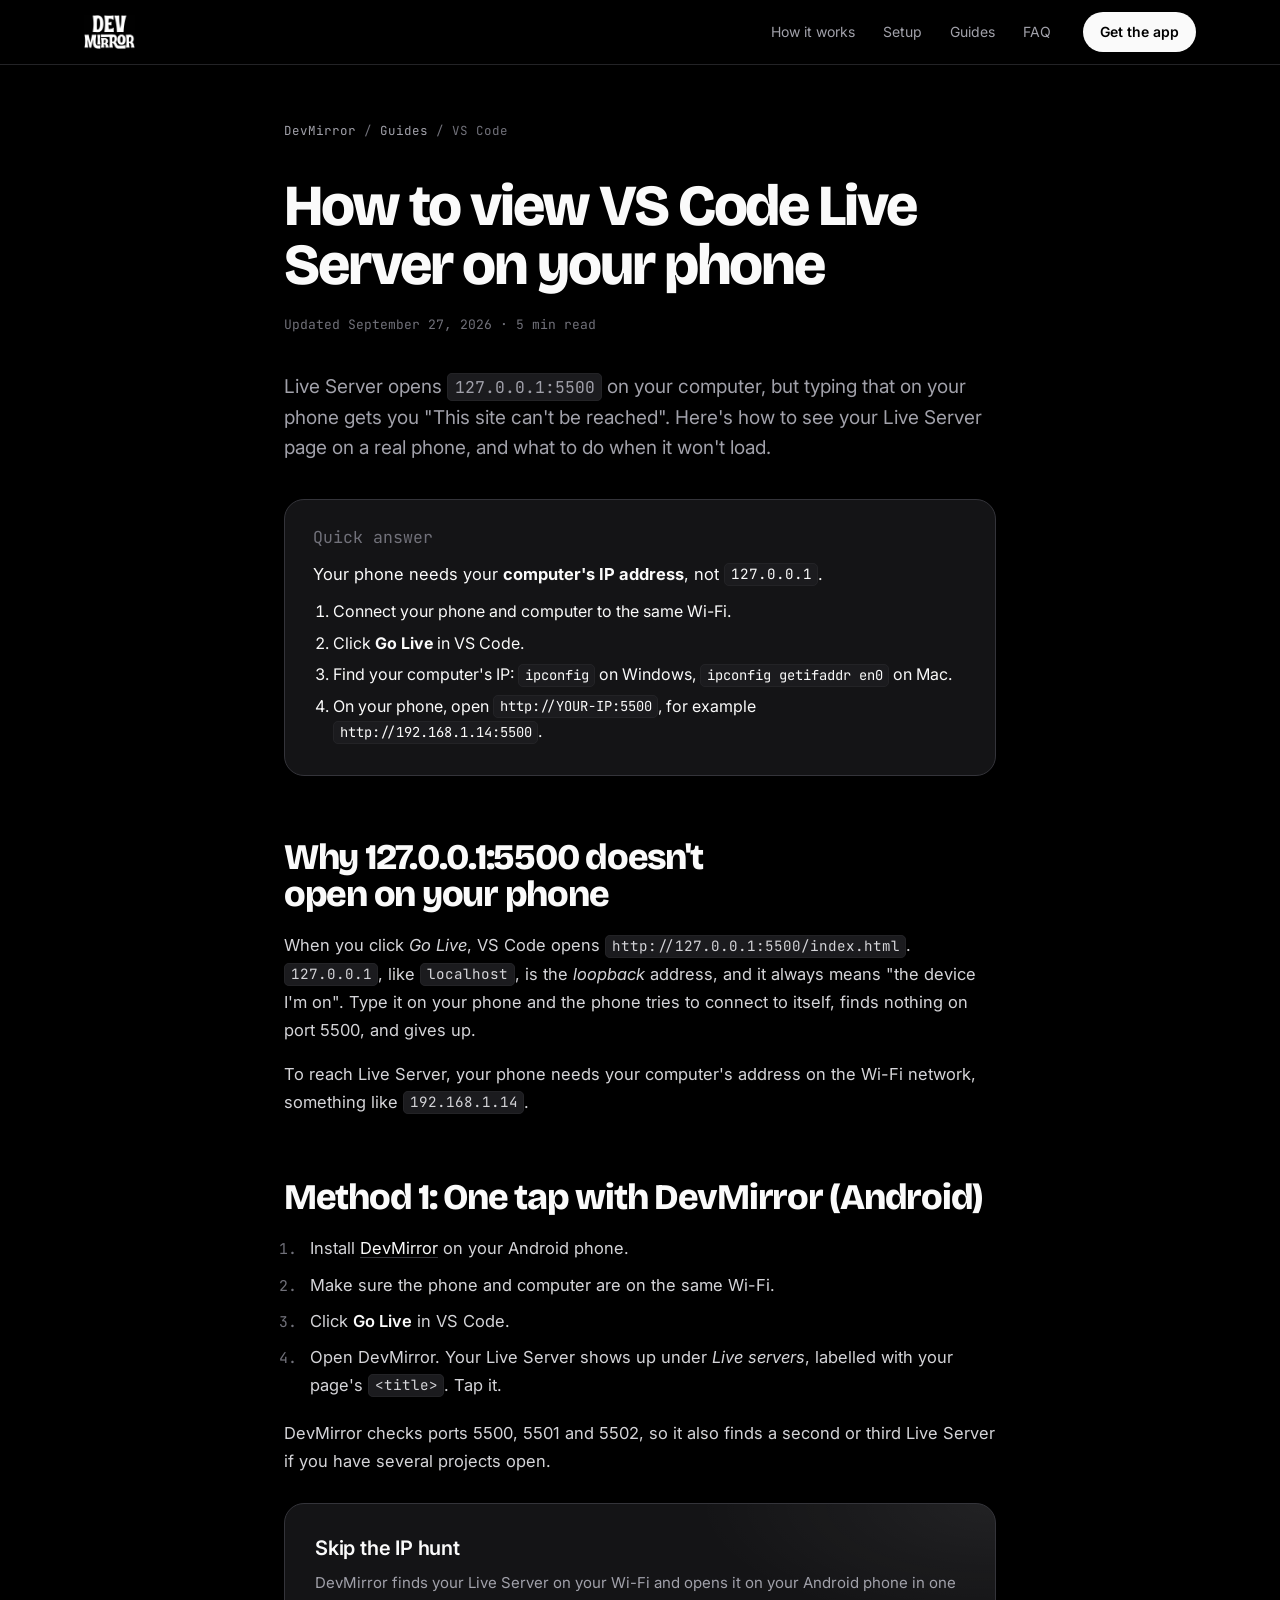
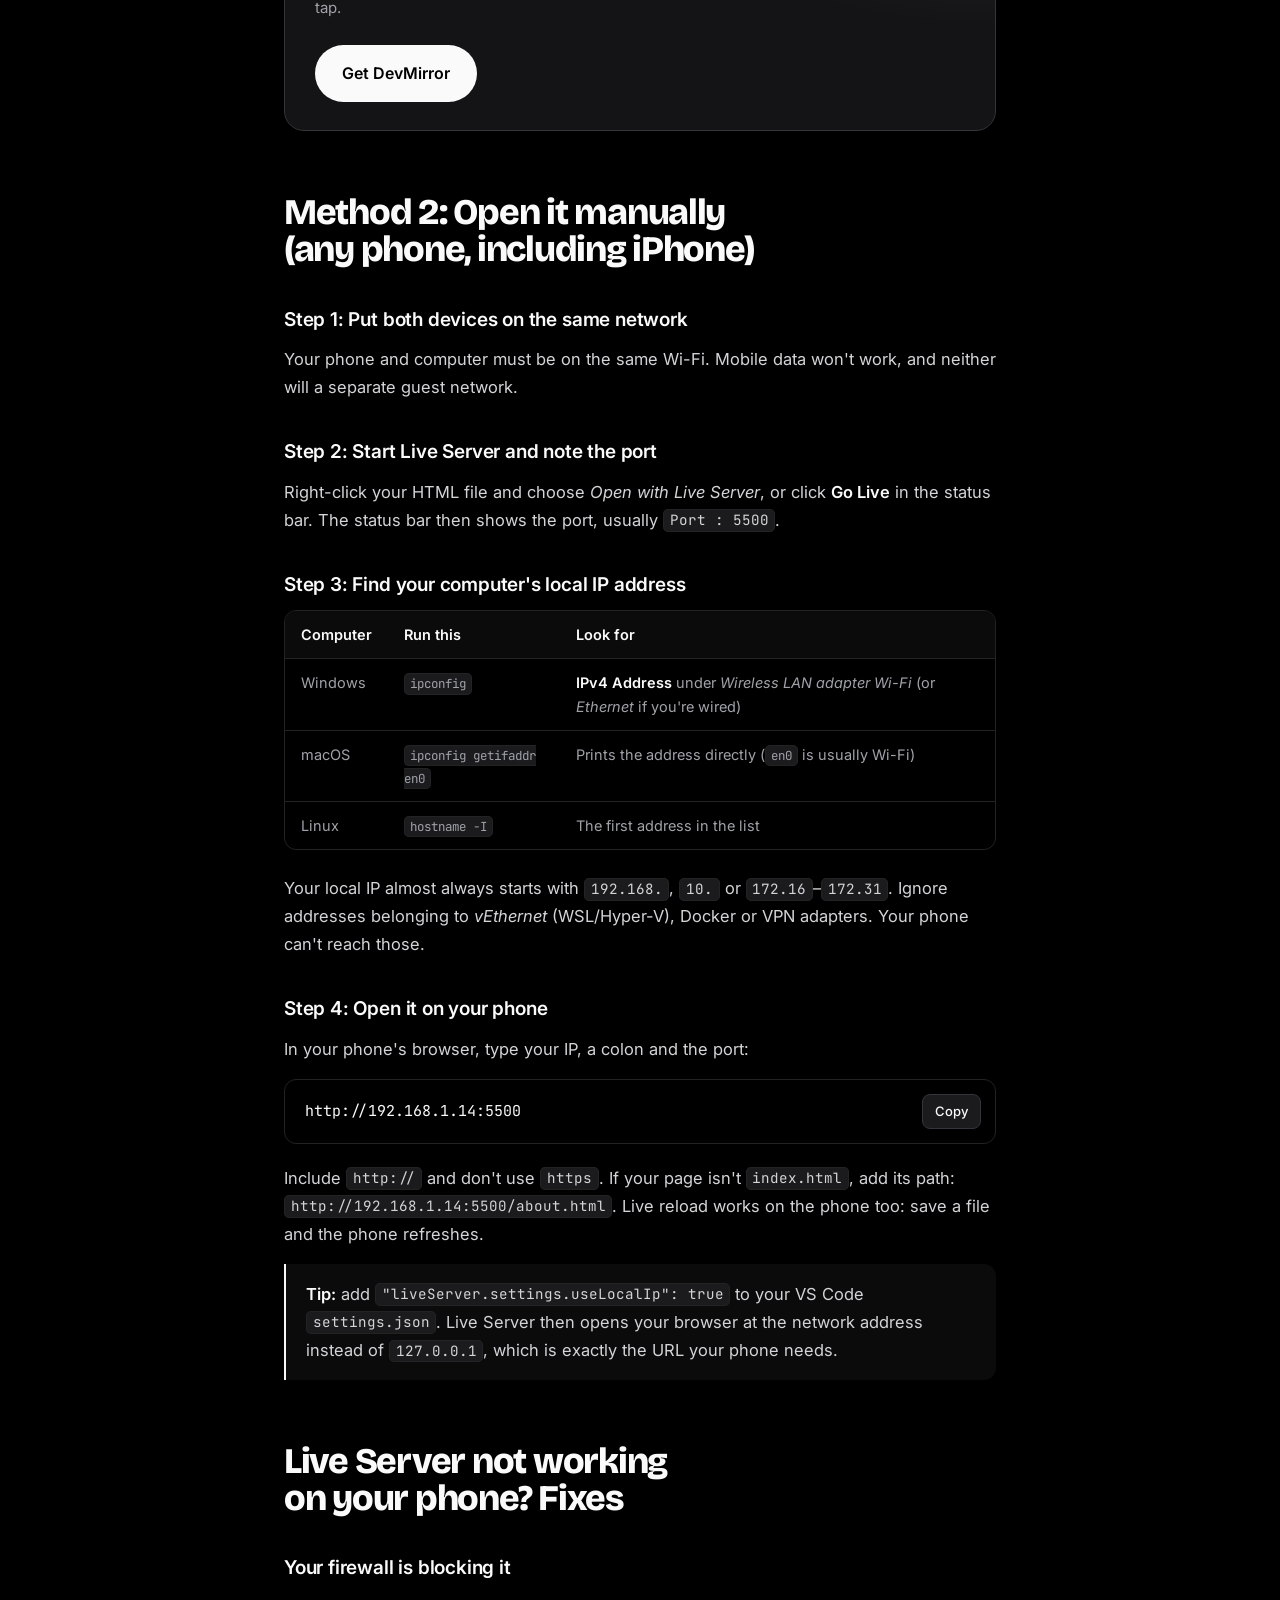
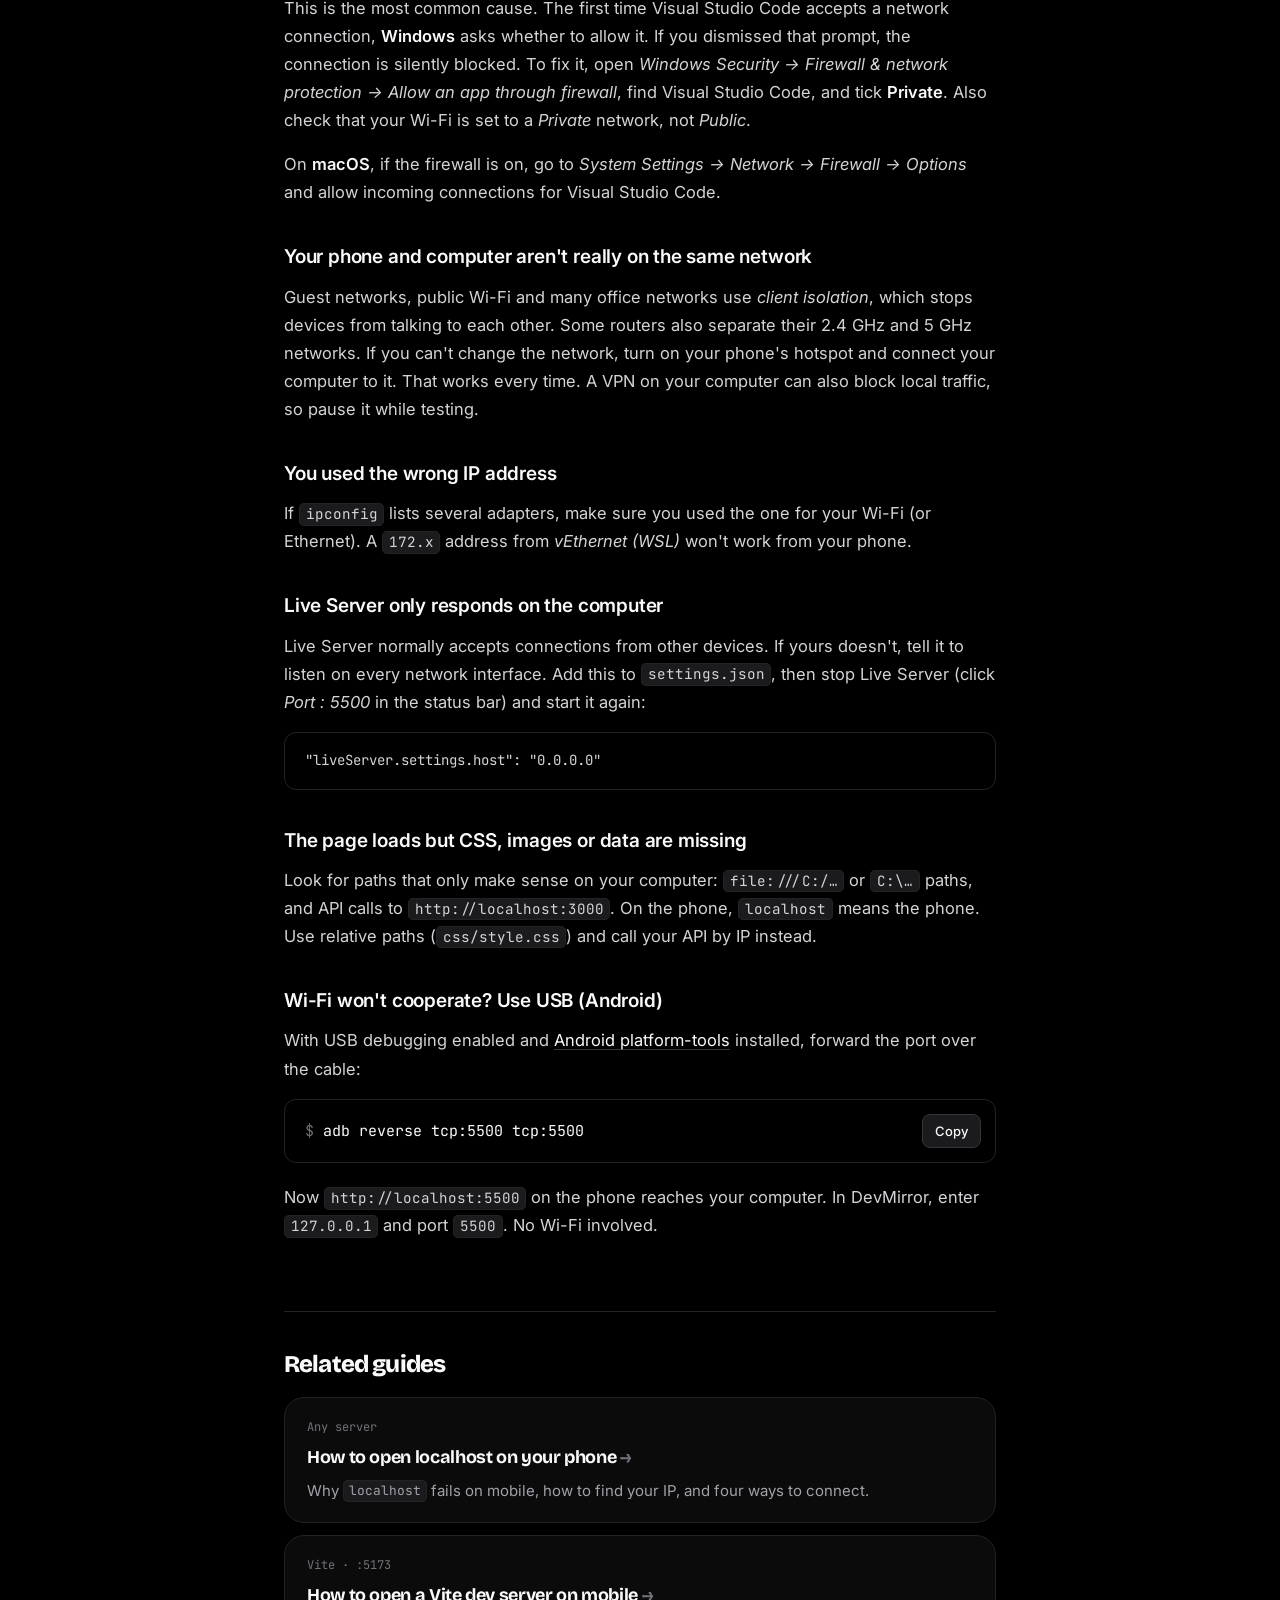
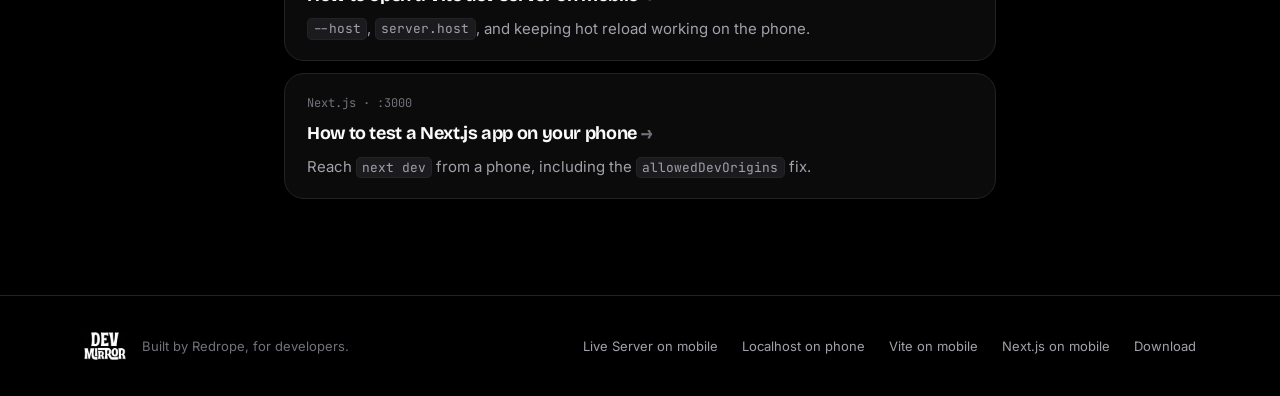
==== website/live-server-on-mobile/index.html @ c3a7b63f "Add robots.txt and sitemap.xml; create Vite on mobile guide page" ====
<!DOCTYPE html>
<html lang="en">
<head>
  <meta charset="UTF-8">
  <meta name="viewport" content="width=device-width, initial-scale=1.0">
  <title>How to View Live Server on Your Phone (VS Code) | DevMirror</title>
  <meta name="description" content="Open your VS Code Live Server site on your phone: find your IP, open http://YOUR-IP:5500, and fix firewall and &quot;site can't be reached&quot; errors. Or do it in one tap.">
  <link rel="canonical" href="https://devmirror.red-rope.in/live-server-on-mobile/">
  <meta name="robots" content="index, follow, max-image-preview:large">
  <meta name="theme-color" content="#000000">
  <meta property="og:type" content="article">
  <meta property="og:site_name" content="DevMirror">
  <meta property="og:title" content="How to view VS Code Live Server on your phone">
  <meta property="og:description" content="Open your VS Code Live Server site on your phone: find your IP, open http://YOUR-IP:5500, and fix firewall and &quot;site can't be reached&quot; errors. Or do it in one tap.">
  <meta property="og:url" content="https://devmirror.red-rope.in/live-server-on-mobile/">
  <meta property="og:image" content="https://devmirror.red-rope.in/og.png">
  <meta property="og:image:width" content="1200">
  <meta property="og:image:height" content="630">
  <meta property="article:published_time" content="2026-09-27">
  <meta property="article:modified_time" content="2026-09-27">
  <meta name="twitter:card" content="summary_large_image">
  <meta name="twitter:title" content="How to view VS Code Live Server on your phone">
  <meta name="twitter:description" content="Open your VS Code Live Server site on your phone: find your IP, open http://YOUR-IP:5500, and fix firewall and &quot;site can't be reached&quot; errors. Or do it in one tap.">
  <meta name="twitter:image" content="https://devmirror.red-rope.in/og.png">
  <link rel="icon" type="image/png" href="../logo.png">
  <link rel="apple-touch-icon" href="../logo.png">
  <link rel="preconnect" href="https://fonts.googleapis.com">
  <link rel="preconnect" href="https://fonts.gstatic.com" crossorigin>
  <link href="https://fonts.googleapis.com/css2?family=Bricolage+Grotesque:opsz,wght@12..96,500;12..96,700;12..96,800&family=Inter:wght@400;500;600;700&family=JetBrains+Mono:wght@400;500;700&display=swap" rel="stylesheet">
  <link rel="stylesheet" href="../styles.css">
  <script type="application/ld+json">
{
  "@context": "https://schema.org",
  "@graph": [
    {
      "@type": "TechArticle",
      "headline": "How to view VS Code Live Server on your phone",
      "description": "Open your VS Code Live Server site on your phone: find your IP, open http://YOUR-IP:5500, and fix firewall and \"site can't be reached\" errors. Or do it in one tap.",
      "url": "https://devmirror.red-rope.in/live-server-on-mobile/",
      "mainEntityOfPage": "https://devmirror.red-rope.in/live-server-on-mobile/",
      "datePublished": "2026-09-27",
      "dateModified": "2026-09-27",
      "image": "https://devmirror.red-rope.in/og.png",
      "author": {
        "@type": "Organization",
        "name": "Redrope",
        "url": "https://devmirror.red-rope.in/"
      },
      "publisher": {
        "@type": "Organization",
        "name": "Redrope",
        "logo": {
          "@type": "ImageObject",
          "url": "https://devmirror.red-rope.in/logo.png"
        }
      }
    },
    {
      "@type": "HowTo",
      "name": "How to view VS Code Live Server on your phone",
      "description": "Open your VS Code Live Server site on your phone: find your IP, open http://YOUR-IP:5500, and fix firewall and \"site can't be reached\" errors. Or do it in one tap.",
      "step": [
        {
          "@type": "HowToStep",
          "position": 1,
          "name": "Connect to the same Wi-Fi",
          "text": "Connect your phone and your computer to the same Wi-Fi network."
        },
        {
          "@type": "HowToStep",
          "position": 2,
          "name": "Start Live Server",
          "text": "Click Go Live in the VS Code status bar and note the port, usually 5500."
        },
        {
          "@type": "HowToStep",
          "position": 3,
          "name": "Find your computer's IP address",
          "text": "Run ipconfig on Windows (IPv4 Address) or ipconfig getifaddr en0 on macOS."
        },
        {
          "@type": "HowToStep",
          "position": 4,
          "name": "Open it on your phone",
          "text": "In your phone's browser, open http://YOUR-IP:5500, for example http://192.168.1.14:5500."
        }
      ]
    },
    {
      "@type": "BreadcrumbList",
      "itemListElement": [
        {
          "@type": "ListItem",
          "position": 1,
          "name": "DevMirror",
          "item": "https://devmirror.red-rope.in/"
        },
        {
          "@type": "ListItem",
          "position": 2,
          "name": "Guides",
          "item": "https://devmirror.red-rope.in/#guides"
        },
        {
          "@type": "ListItem",
          "position": 3,
          "name": "How to view Live Server on your phone",
          "item": "https://devmirror.red-rope.in/live-server-on-mobile/"
        }
      ]
    }
  ]
}
  </script>
</head>
<body>

  <header class="nav">
    <div class="wrap nav-inner">
      <a href="../" class="brand" aria-label="DevMirror home">
        <img src="../wordmark.png" alt="DevMirror" width="480" height="318">
      </a>
      <nav class="nav-links" aria-label="Primary">
        <a href="../#how">How it works</a>
        <a href="../#setup">Setup</a>
        <a href="../#guides">Guides</a>
        <a href="../#faq">FAQ</a>
      </nav>
      <a href="../#download" class="btn btn-sm btn-light">Get the app</a>
    </div>
  </header>

  <main class="article">
    <article class="wrap">
      <ol class="crumbs">
        <li><a href="../">DevMirror</a></li>
        <li><a href="../#guides">Guides</a></li>
        <li aria-current="page">VS Code</li>
      </ol>

      <h1>How to view VS Code Live Server on your phone</h1>
      <p class="article-meta">Updated <time datetime="2026-09-27">September 27, 2026</time> &middot; 5 min read</p>
      <p class="lede">Live Server opens <code>127.0.0.1:5500</code> on your computer, but typing that on your phone gets you "This site can't be reached". Here's how to see your Live Server page on a real phone, and what to do when it won't load.</p>

      <div class="answer">
        <p class="answer-label">Quick answer</p>
        <p>Your phone needs your <strong>computer's IP address</strong>, not <code>127.0.0.1</code>.</p>
      <ol>
        <li>Connect your phone and computer to the same Wi-Fi.</li>
        <li>Click <strong>Go Live</strong> in VS Code.</li>
        <li>Find your computer's IP: <code>ipconfig</code> on Windows, <code>ipconfig getifaddr en0</code> on Mac.</li>
        <li>On your phone, open <code>http://YOUR-IP:5500</code>, for example <code>http://192.168.1.14:5500</code>.</li>
      </ol>
      </div>

      <div class="prose">
<h2 id="why">Why 127.0.0.1:5500 doesn't open on your phone</h2>
<p>When you click <em>Go Live</em>, VS Code opens <code>http://127.0.0.1:5500/index.html</code>. <code>127.0.0.1</code>, like <code>localhost</code>, is the <em>loopback</em> address, and it always means "the device I'm on". Type it on your phone and the phone tries to connect to itself, finds nothing on port 5500, and gives up.</p>
<p>To reach Live Server, your phone needs your computer's address on the Wi-Fi network, something like <code>192.168.1.14</code>.</p>

<h2 id="devmirror">Method 1: One tap with DevMirror (Android)</h2>
<ol>
  <li>Install <a href="../">DevMirror</a> on your Android phone.</li>
  <li>Make sure the phone and computer are on the same Wi-Fi.</li>
  <li>Click <strong>Go Live</strong> in VS Code.</li>
  <li>Open DevMirror. Your Live Server shows up under <em>Live servers</em>, labelled with your page's <code>&lt;title&gt;</code>. Tap it.</li>
</ol>
<p>DevMirror checks ports 5500, 5501 and 5502, so it also finds a second or third Live Server if you have several projects open.</p>

<div class="app-box">
  <div>
    <h3>Skip the IP hunt</h3>
    <p>DevMirror finds your Live Server on your Wi-Fi and opens it on your Android phone in one tap.</p>
  </div>
  <a class="btn btn-light btn-lg" href="../#download">Get DevMirror</a>
</div>

<h2 id="manual">Method 2: Open it manually (any phone, including iPhone)</h2>

<h3>Step 1: Put both devices on the same network</h3>
<p>Your phone and computer must be on the same Wi-Fi. Mobile data won't work, and neither will a separate guest network.</p>

<h3>Step 2: Start Live Server and note the port</h3>
<p>Right-click your HTML file and choose <em>Open with Live Server</em>, or click <strong>Go Live</strong> in the status bar. The status bar then shows the port, usually <code>Port : 5500</code>.</p>

<h3>Step 3: Find your computer's local IP address</h3>

<div class="table-wrap"><table>
  <thead><tr><th>Computer</th><th>Run this</th><th>Look for</th></tr></thead>
  <tbody>
    <tr><td>Windows</td><td><code>ipconfig</code></td><td><strong>IPv4 Address</strong> under <em>Wireless LAN adapter Wi-Fi</em> (or <em>Ethernet</em> if you're wired)</td></tr>
    <tr><td>macOS</td><td><code>ipconfig getifaddr en0</code></td><td>Prints the address directly (<code>en0</code> is usually Wi-Fi)</td></tr>
    <tr><td>Linux</td><td><code>hostname -I</code></td><td>The first address in the list</td></tr>
  </tbody>
</table></div>
<p>Your local IP almost always starts with <code>192.168.</code>, <code>10.</code> or <code>172.16</code>–<code>172.31</code>. Ignore addresses belonging to <em>vEthernet</em> (WSL/Hyper-V), Docker or VPN adapters. Your phone can't reach those.</p>

<h3>Step 4: Open it on your phone</h3>
<p>In your phone's browser, type your IP, a colon and the port:</p>
<div class="code code-url"><code>http://192.168.1.14:5500</code><button class="copy" type="button">Copy</button></div>
<p>Include <code>http://</code> and don't use <code>https</code>. If your page isn't <code>index.html</code>, add its path: <code>http://192.168.1.14:5500/about.html</code>. Live reload works on the phone too: save a file and the phone refreshes.</p>

<div class="callout">
  <p><strong>Tip:</strong> add <code>"liveServer.settings.useLocalIp": true</code> to your VS Code <code>settings.json</code>. Live Server then opens your browser at the network address instead of <code>127.0.0.1</code>, which is exactly the URL your phone needs.</p>
</div>

<h2 id="troubleshooting">Live Server not working on your phone? Fixes</h2>

<h3>Your firewall is blocking it</h3>
<p>This is the most common cause. The first time Visual Studio Code accepts a network connection, <strong>Windows</strong> asks whether to allow it. If you dismissed that prompt, the connection is silently blocked. To fix it, open <em>Windows Security → Firewall &amp; network protection → Allow an app through firewall</em>, find Visual Studio Code, and tick <strong>Private</strong>. Also check that your Wi-Fi is set to a <em>Private</em> network, not <em>Public</em>.</p>
<p>On <strong>macOS</strong>, if the firewall is on, go to <em>System Settings → Network → Firewall → Options</em> and allow incoming connections for Visual Studio Code.</p>

<h3>Your phone and computer aren't really on the same network</h3>
<p>Guest networks, public Wi-Fi and many office networks use <em>client isolation</em>, which stops devices from talking to each other. Some routers also separate their 2.4 GHz and 5 GHz networks. If you can't change the network, turn on your phone's hotspot and connect your computer to it. That works every time. A VPN on your computer can also block local traffic, so pause it while testing.</p>

<h3>You used the wrong IP address</h3>
<p>If <code>ipconfig</code> lists several adapters, make sure you used the one for your Wi-Fi (or Ethernet). A <code>172.x</code> address from <em>vEthernet (WSL)</em> won't work from your phone.</p>

<h3>Live Server only responds on the computer</h3>
<p>Live Server normally accepts connections from other devices. If yours doesn't, tell it to listen on every network interface. Add this to <code>settings.json</code>, then stop Live Server (click <em>Port : 5500</em> in the status bar) and start it again:</p>
<pre class="codeblock">"liveServer.settings.host": "0.0.0.0"</pre>

<h3>The page loads but CSS, images or data are missing</h3>
<p>Look for paths that only make sense on your computer: <code>file:///C:/…</code> or <code>C:\…</code> paths, and API calls to <code>http://localhost:3000</code>. On the phone, <code>localhost</code> means the phone. Use relative paths (<code>css/style.css</code>) and call your API by IP instead.</p>


<h3>Wi-Fi won't cooperate? Use USB (Android)</h3>
<p>With USB debugging enabled and <a href="https://developer.android.com/tools/releases/platform-tools" rel="noopener">Android platform-tools</a> installed, forward the port over the cable:</p>
<div class="code"><code>adb reverse tcp:5500 tcp:5500</code><button class="copy" type="button">Copy</button></div>
<p>Now <code>http://localhost:5500</code> on the phone reaches your computer. In DevMirror, enter <code>127.0.0.1</code> and port <code>5500</code>. No Wi-Fi involved.</p>
      </div>

      <aside class="related">
        <h2>Related guides</h2>
        <div class="guide-cards">
          <a class="guide-card" href="../localhost-on-phone/">
            <span class="guide-tag">Any server</span>
            <h3>How to open localhost on your phone</h3>
            <p>Why <code>localhost</code> fails on mobile, how to find your IP, and four ways to connect.</p>
          </a>
          <a class="guide-card" href="../vite-on-mobile/">
            <span class="guide-tag">Vite · :5173</span>
            <h3>How to open a Vite dev server on mobile</h3>
            <p><code>--host</code>, <code>server.host</code>, and keeping hot reload working on the phone.</p>
          </a>
          <a class="guide-card" href="../nextjs-on-mobile/">
            <span class="guide-tag">Next.js · :3000</span>
            <h3>How to test a Next.js app on your phone</h3>
            <p>Reach <code>next dev</code> from a phone, including the <code>allowedDevOrigins</code> fix.</p>
          </a>
        </div>
      </aside>
    </article>
  </main>

  <footer class="footer">
    <div class="wrap footer-inner">
      <div class="footer-brand">
        <img src="../wordmark.png" alt="DevMirror" width="480" height="318">
        <span>Built by Redrope, for developers.</span>
      </div>
      <nav class="footer-links" aria-label="Footer">
        <a href="../live-server-on-mobile/">Live Server on mobile</a>
        <a href="../localhost-on-phone/">Localhost on phone</a>
        <a href="../vite-on-mobile/">Vite on mobile</a>
        <a href="../nextjs-on-mobile/">Next.js on mobile</a>
        <a href="../#download">Download</a>
      </nav>
    </div>
  </footer>

  <div id="toast" class="toast" role="status" aria-live="polite"></div>

  <script src="../app.js"></script>
</body>
</html>
---- website/styles.css ----
/* ── TOKENS ── */
:root {
  --bg: #000000;
  --surface: #0b0b0c;
  --card: #141416;
  --card-hi: #1b1b1e;
  --line: #232326;
  --line-hi: #34343a;
  --text: #fafafa;
  --muted: #a1a1aa;
  --dim: #71717a;
  --live: #00ff66;

  --font-display: 'Bricolage Grotesque', 'Inter', system-ui, sans-serif;
  --font-sans: 'Inter', system-ui, -apple-system, 'Segoe UI', sans-serif;
  --font-mono: 'JetBrains Mono', ui-monospace, 'SF Mono', Consolas, monospace;

  --r-sm: 8px;
  --r-md: 12px;
  --r-lg: 20px;
  --ease: cubic-bezier(0.16, 1, 0.3, 1);
}

*, *::before, *::after { box-sizing: border-box; margin: 0; padding: 0; }

html {
  scroll-behavior: smooth;
  scroll-padding-top: 80px;
  color-scheme: dark;
  -webkit-text-size-adjust: 100%;
}

body {
  background: var(--bg);
  color: var(--text);
  font-family: var(--font-sans);
  font-size: 16px;
  line-height: 1.6;
  -webkit-font-smoothing: antialiased;
  overflow-x: hidden;
}

img { display: block; max-width: 100%; }
a { color: inherit; }
button { font: inherit; color: inherit; }

code {
  font-family: var(--font-mono);
  font-size: 0.86em;
  background: var(--card-hi);
  border: 1px solid var(--line);
  padding: 0.1em 0.4em;
  border-radius: 5px;
  white-space: nowrap;
}

:focus-visible {
  outline: 2px solid var(--text);
  outline-offset: 3px;
  border-radius: 4px;
}

.wrap {
  width: 100%;
  max-width: 1160px;
  margin: 0 auto;
  padding: 0 24px;
}

.live-dot {
  display: inline-block;
  width: 7px;
  height: 7px;
  border-radius: 50%;
  background: var(--live);
  box-shadow: 0 0 0 3px rgba(0, 255, 102, 0.15);
  animation: blink 1.6s ease-in-out infinite;
  flex-shrink: 0;
}

@keyframes blink { 50% { opacity: 0.35; } }

/* ── BUTTONS ── */
.btn {
  display: inline-flex;
  align-items: center;
  justify-content: center;
  gap: 10px;
  border-radius: 999px;
  font-weight: 600;
  text-decoration: none;
  border: 1px solid transparent;
  cursor: pointer;
  white-space: nowrap;
  transition: transform 0.2s var(--ease), background 0.2s, border-color 0.2s;
}

.btn:active { transform: scale(0.97); }
.btn-sm { font-size: 14px; padding: 8px 16px; }
.btn-lg { font-size: 16px; padding: 15px 26px; }

.btn-light { background: var(--text); color: var(--bg); }
.btn-light:hover { background: #d4d4d8; }

.btn-ghost { background: transparent; border-color: var(--line-hi); color: var(--text); }
.btn-ghost:hover { background: var(--card-hi); }

.btn-meta {
  font-family: var(--font-mono);
  font-size: 12px;
  font-weight: 500;
  opacity: 0.55;
}

.text-link {
  color: var(--text);
  font-weight: 500;
  font-size: 14px;
  text-decoration: underline;
  text-decoration-color: var(--line-hi);
  text-underline-offset: 4px;
  transition: text-decoration-color 0.2s;
}
.text-link:hover { text-decoration-color: var(--text); }

/* ── NAV ── */
.nav {
  position: sticky;
  top: 0;
  z-index: 50;
  background: rgba(0, 0, 0, 0.72);
  backdrop-filter: saturate(160%) blur(14px);
  -webkit-backdrop-filter: saturate(160%) blur(14px);
  border-bottom: 1px solid var(--line);
}

.nav-inner {
  display: flex;
  align-items: center;
  gap: 32px;
  height: 64px;
}

.brand img { height: 34px; width: auto; }

.nav-links {
  display: flex;
  gap: 28px;
  margin-left: auto;
}

.nav-links a {
  font-size: 14px;
  color: var(--muted);
  text-decoration: none;
  transition: color 0.2s;
}
.nav-links a:hover { color: var(--text); }

/* ── HERO ── */
.hero {
  position: relative;
  padding: 88px 0 96px;
  overflow: hidden;
}

.hero::before {
  /* faint dot field behind the demo */
  content: '';
  position: absolute;
  inset: 0;
  background-image: radial-gradient(rgba(255, 255, 255, 0.07) 1px, transparent 1px);
  background-size: 22px 22px;
  mask-image: radial-gradient(ellipse 60% 70% at 75% 45%, #000 20%, transparent 75%);
  -webkit-mask-image: radial-gradient(ellipse 60% 70% at 75% 45%, #000 20%, transparent 75%);
  pointer-events: none;
}

.hero-grid {
  position: relative;
  display: grid;
  grid-template-columns: minmax(0, 1.05fr) minmax(0, 1fr);
  gap: 56px;
  align-items: center;
}

.eyebrow {
  display: inline-flex;
  align-items: center;
  gap: 10px;
  font-family: var(--font-mono);
  font-size: 13px;
  color: var(--muted);
  margin-bottom: 24px;
}

h1, h2 {
  font-family: var(--font-display);
  font-weight: 800;
  letter-spacing: -0.035em;
  line-height: 1.02;
  text-wrap: balance;
}

h1 {
  font-size: clamp(42px, 6.4vw, 76px);
  margin-bottom: 24px;
}

.hero-sub {
  font-size: clamp(17px, 1.6vw, 19px);
  color: var(--muted);
  max-width: 540px;
  margin-bottom: 36px;
  text-wrap: pretty;
}

.hero-sub code { color: var(--text); }

.cta-mobile { display: none; margin-bottom: 28px; }

.cta-desktop {
  display: flex;
  align-items: center;
  gap: 20px;
  max-width: 500px;
  padding: 14px;
  padding-right: 20px;
  border: 1px solid var(--line);
  border-radius: var(--r-lg);
  background: var(--surface);
  margin-bottom: 28px;
}

.qr {
  flex-shrink: 0;
  background: #fff;
  padding: 10px;
  border-radius: var(--r-md);
}
.qr img { width: 104px; height: 104px; image-rendering: pixelated; }
.qr-lg img { width: 148px; height: 148px; }

.qr-copy {
  display: flex;
  flex-direction: column;
  gap: 6px;
  font-size: 14px;
}
.qr-copy strong { font-size: 16px; font-weight: 600; }
.qr-copy span { color: var(--muted); line-height: 1.5; }
.qr-copy .text-link { align-self: flex-start; margin-top: 2px; }

.hero-facts {
  display: flex;
  flex-wrap: wrap;
  gap: 8px 22px;
  list-style: none;
  font-family: var(--font-mono);
  font-size: 13px;
  color: var(--dim);
}
.hero-facts li::before { content: '✓ '; color: var(--muted); }

/* ── STAGE (terminal + phone demo) ── */
.stage {
  position: relative;
  height: 630px;
}

.terminal {
  position: absolute;
  z-index: 2;
  top: 388px;
  left: -8px;
  width: 78%;
  background: #0d0d0f;
  border: 1px solid var(--line-hi);
  border-radius: var(--r-md);
  box-shadow: 0 30px 80px rgba(0, 0, 0, 0.6);
  overflow: hidden;
}

.term-bar {
  display: flex;
  align-items: center;
  gap: 7px;
  padding: 11px 14px;
  border-bottom: 1px solid var(--line);
  background: #111114;
}
.term-bar span {
  width: 10px; height: 10px;
  border-radius: 50%;
  background: #2e2e33;
}
.term-bar em {
  margin-left: 10px;
  font-style: normal;
  font-family: var(--font-mono);
  font-size: 12px;
  color: var(--dim);
}

.term-body {
  font-family: var(--font-mono);
  font-size: 13px;
  line-height: 1.7;
  color: #d4d4d8;
  padding: 18px 20px 22px;
  min-height: 190px;
  white-space: pre;
  overflow: hidden;
}
.term-body b { color: #0d0d0f; background: var(--text); padding: 0 5px; font-weight: 700; border-radius: 3px; }
.term-body i { font-style: normal; color: var(--dim); }
.t-prompt { color: var(--dim); }
.t-dim { color: var(--dim); }
.t-hl { color: var(--live); }

.caret {
  display: inline-block;
  width: 8px;
  height: 15px;
  background: var(--text);
  vertical-align: -2px;
  animation: caret 1s steps(1) infinite;
}
@keyframes caret { 50% { opacity: 0; } }

.term-out { opacity: 0; transition: opacity 0.35s; }
.term-out.show { opacity: 1; }

.phone {
  position: absolute;
  right: 0;
  top: 0;
  width: 272px;
  height: 560px;
  padding: 10px;
  border-radius: 44px;
  background: #1a1a1d;
  border: 1px solid var(--line-hi);
  box-shadow:
    inset 0 0 0 2px #0a0a0b,
    0 40px 100px rgba(0, 0, 0, 0.8),
    -30px 0 60px rgba(0, 0, 0, 0.6);
}

.phone-screen {
  position: relative;
  height: 100%;
  border-radius: 35px;
  background: #000;
  overflow: hidden;
  padding: 0 14px;
}

.p-status {
  display: flex;
  align-items: center;
  justify-content: space-between;
  height: 36px;
  font-size: 11px;
  font-weight: 600;
  padding: 0 8px;
}
.p-status span:last-child { font-size: 6px; letter-spacing: 1px; color: var(--muted); }
.p-notch { width: 70px; height: 20px; border-radius: 99px; background: #111; }

.p-appbar { padding: 6px 2px 14px; }
.p-appbar img { height: 24px; width: auto; }

.p-manual {
  display: flex;
  gap: 5px;
  margin-bottom: 18px;
}
.p-field, .p-go {
  font-family: var(--font-mono);
  font-size: 10px;
  padding: 8px 9px;
  border-radius: 8px;
}
.p-field { flex: 1; background: var(--card); border: 1px solid var(--line); color: var(--dim); }
.p-port { flex: 0 0 48px; }
.p-go { background: var(--text); color: #000; font-family: var(--font-sans); font-weight: 700; }

.p-label {
  display: flex;
  justify-content: space-between;
  font-family: var(--font-mono);
  font-size: 9.5px;
  font-weight: 700;
  letter-spacing: 0.06em;
  color: var(--muted);
  margin-bottom: 7px;
}
.p-ip { color: var(--dim); font-weight: 400; }

.p-progress {
  height: 2px;
  background: var(--line);
  border-radius: 2px;
  overflow: hidden;
  margin-bottom: 12px;
}
.p-progress span {
  display: block;
  height: 100%;
  width: 0;
  background: var(--text);
}

.p-list { list-style: none; display: flex; flex-direction: column; gap: 8px; }

.p-server {
  display: flex;
  align-items: center;
  gap: 10px;
  padding: 11px 12px;
  background: var(--card);
  border: 1px solid var(--line);
  border-radius: 12px;
  opacity: 0;
  transform: translateY(8px);
  transition: opacity 0.4s var(--ease), transform 0.4s var(--ease), background 0.2s, border-color 0.2s;
}
.p-server.show { opacity: 1; transform: none; }
.p-server.pressed { background: #26262a; border-color: #4a4a50; }

.p-dot {
  width: 7px; height: 7px;
  border-radius: 50%;
  background: var(--live);
  box-shadow: 0 0 8px var(--live);
  flex-shrink: 0;
}
.p-meta { display: flex; flex-direction: column; min-width: 0; flex: 1; }
.p-meta b { font-size: 11.5px; font-weight: 600; white-space: nowrap; overflow: hidden; text-overflow: ellipsis; }
.p-meta i { font-style: normal; font-family: var(--font-mono); font-size: 9.5px; color: var(--dim); }
.p-open {
  display: grid;
  place-items: center;
  width: 24px; height: 24px;
  border-radius: 50%;
  background: var(--text);
  color: #000;
  font-size: 16px;
  font-weight: 700;
  line-height: 1;
  padding-bottom: 2px;
}

.p-tap {
  position: absolute;
  width: 34px; height: 34px;
  margin: -17px 0 0 -17px;
  border-radius: 50%;
  border: 2px solid rgba(255, 255, 255, 0.85);
  background: rgba(255, 255, 255, 0.15);
  opacity: 0;
  pointer-events: none;
}
.p-tap.go { animation: tap 0.7s var(--ease); }
@keyframes tap {
  0% { opacity: 0; transform: scale(1.6); }
  40% { opacity: 1; transform: scale(0.9); }
  100% { opacity: 0; transform: scale(1.3); }
}

/* ── WORKS WITH ── */
.stack {
  border-top: 1px solid var(--line);
  border-bottom: 1px solid var(--line);
  background: var(--surface);
}
.stack-inner {
  display: flex;
  align-items: center;
  gap: 32px;
  padding-top: 22px;
  padding-bottom: 22px;
}
.stack-title {
  font-size: 13px;
  color: var(--dim);
  flex-shrink: 0;
  max-width: 190px;
  line-height: 1.4;
}
.stack-list {
  list-style: none;
  display: flex;
  flex-wrap: wrap;
  gap: 10px 26px;
}
.stack-list li {
  font-weight: 600;
  font-size: 15px;
  color: #d4d4d8;
  white-space: nowrap;
}
.stack-list span {
  font-family: var(--font-mono);
  font-size: 12px;
  font-weight: 400;
  color: var(--dim);
  margin-left: 4px;
}
.stack-list span::before { content: ':'; }

/* ── SECTIONS ── */
.section { padding: 112px 0; }
.section-tight { padding: 0 0 112px; }
.section + .section { border-top: 1px solid var(--line); }
.section-tight, .section + .section-tight { border-top: 0; }

.section-head { margin-bottom: 48px; max-width: 640px; }
.kicker {
  font-family: var(--font-mono);
  font-size: 13px;
  color: var(--dim);
  margin-bottom: 14px;
}
h2 { font-size: clamp(34px, 4.6vw, 54px); }
.section-sub {
  font-size: 17px;
  color: var(--muted);
  margin-top: 18px;
  text-wrap: pretty;
}

/* ── COMPARE ── */
.compare {
  display: grid;
  grid-template-columns: 1fr 1fr;
  border: 1px solid var(--line);
  border-radius: var(--r-lg);
  overflow: hidden;
}
.compare-col { padding: 32px 36px 40px; }
.before { background: var(--surface); }
.after { background: var(--card); border-left: 1px solid var(--line); }

.compare-top {
  display: flex;
  align-items: baseline;
  justify-content: space-between;
  gap: 16px;
  padding-bottom: 24px;
  margin-bottom: 28px;
  border-bottom: 1px solid var(--line);
}
.compare-tag {
  display: inline-flex;
  align-items: center;
  gap: 9px;
  font-family: var(--font-mono);
  font-size: 13px;
  color: var(--muted);
}
.compare-time {
  font-family: var(--font-display);
  font-size: 40px;
  font-weight: 800;
  letter-spacing: -0.03em;
  line-height: 1;
}
.before .compare-time { color: var(--dim); text-decoration: line-through; text-decoration-thickness: 3px; }

.steps {
  list-style: none;
  counter-reset: step;
  display: flex;
  flex-direction: column;
  gap: 24px;
}
.steps li {
  counter-increment: step;
  display: grid;
  grid-template-columns: 30px 1fr;
  column-gap: 14px;
}
.steps li::before {
  content: counter(step, decimal-leading-zero);
  grid-row: span 2;
  font-family: var(--font-mono);
  font-size: 12px;
  color: var(--dim);
  padding-top: 3px;
}
.steps h3 { font-size: 16px; font-weight: 600; margin-bottom: 4px; }
.steps p { font-size: 14.5px; color: var(--muted); line-height: 1.55; }
.before .steps h3 { color: #d4d4d8; }

/* ── FEATURES ── */
.features {
  display: grid;
  grid-template-columns: repeat(3, 1fr);
  gap: 1px;
  background: var(--line);
  border: 1px solid var(--line);
  border-radius: var(--r-lg);
  overflow: hidden;
}
.feature {
  background: var(--bg);
  padding: 32px 30px 36px;
  transition: background 0.25s;
}
.feature:hover { background: var(--surface); }
.feature svg {
  width: 22px;
  height: 22px;
  fill: none;
  stroke: var(--text);
  stroke-width: 1.8;
  stroke-linecap: round;
  stroke-linejoin: round;
  margin-bottom: 22px;
}
.feature h3 { font-size: 17px; font-weight: 600; margin-bottom: 8px; letter-spacing: -0.01em; }
.feature p { font-size: 14.5px; color: var(--muted); line-height: 1.55; }

/* ── SETUP TABS ── */
.tabs {
  border: 1px solid var(--line);
  border-radius: var(--r-lg);
  background: var(--surface);
  overflow: hidden;
}
.tab-list {
  display: flex;
  gap: 4px;
  padding: 8px;
  border-bottom: 1px solid var(--line);
  overflow-x: auto;
  scrollbar-width: none;
}
.tab-list::-webkit-scrollbar { display: none; }
.tab-list button {
  flex-shrink: 0;
  background: none;
  border: 0;
  padding: 8px 16px;
  border-radius: 999px;
  font-size: 14px;
  font-weight: 500;
  color: var(--muted);
  cursor: pointer;
  transition: color 0.2s, background 0.2s;
}
.tab-list button:hover { color: var(--text); }
.tab-list button[aria-selected="true"] { background: var(--card-hi); color: var(--text); }

.tab-panel { padding: 28px; }
.tab-panel > p { color: var(--muted); font-size: 15px; margin-top: 16px; }

.code {
  display: flex;
  align-items: center;
  gap: 16px;
  background: #000;
  border: 1px solid var(--line);
  border-radius: var(--r-md);
  padding: 14px 14px 14px 20px;
  font-family: var(--font-mono);
  font-size: 15px;
}
.code code {
  flex: 1;
  background: none;
  border: 0;
  padding: 0;
  font-size: inherit;
  overflow-x: auto;
  white-space: nowrap;
}
.code code::before { content: '$ '; color: var(--dim); }
.code-url code::before { content: none; }
.code-plain { padding: 17px 20px; font-family: var(--font-sans); }
.code-plain b { font-weight: 600; }

.copy {
  flex-shrink: 0;
  background: var(--card-hi);
  border: 1px solid var(--line-hi);
  border-radius: var(--r-sm);
  padding: 6px 12px;
  font-family: var(--font-sans);
  font-size: 13px;
  font-weight: 500;
  cursor: pointer;
  transition: background 0.2s;
}
.copy:hover { background: #2a2a2e; }

/* ── FAQ ── */
.faq-grid {
  display: grid;
  grid-template-columns: minmax(0, 0.8fr) minmax(0, 1.2fr);
  gap: 56px;
  align-items: start;
}
.faq-grid .section-head { margin-bottom: 0; position: sticky; top: 100px; }

.faq details { border-bottom: 1px solid var(--line); }
.faq details:first-child { border-top: 1px solid var(--line); }
.faq summary {
  list-style: none;
  display: flex;
  justify-content: space-between;
  align-items: center;
  gap: 20px;
  padding: 22px 0;
  font-size: 17px;
  font-weight: 600;
  cursor: pointer;
}
.faq summary::-webkit-details-marker { display: none; }
.faq summary::after {
  content: '+';
  font-family: var(--font-mono);
  font-weight: 400;
  font-size: 20px;
  color: var(--dim);
  transition: transform 0.25s var(--ease);
}
.faq details[open] summary::after { transform: rotate(45deg); }
.faq details p {
  color: var(--muted);
  font-size: 15px;
  padding: 0 40px 24px 0;
  text-wrap: pretty;
}
.faq details p a { color: var(--text); text-underline-offset: 3px; }
.faq code { white-space: normal; }

/* ── DOWNLOAD ── */
.download {
  display: flex;
  align-items: center;
  justify-content: space-between;
  gap: 48px;
  padding: 64px;
  border-radius: 28px;
  background:
    radial-gradient(ellipse 70% 90% at 100% 0%, rgba(255, 255, 255, 0.07), transparent 60%),
    var(--card);
  border: 1px solid var(--line-hi);
}
.download-copy { max-width: 520px; }
.download h2 { margin-bottom: 18px; }
.download-copy > p { color: var(--muted); font-size: 17px; margin-bottom: 32px; }
.download-specs {
  font-family: var(--font-mono);
  font-size: 13px;
  color: var(--dim) !important;
  margin: 18px 0 0 !important;
}
.download-qr {
  display: flex;
  flex-direction: column;
  align-items: center;
  gap: 14px;
  font-family: var(--font-mono);
  font-size: 12px;
  color: var(--dim);
}

/* ── CONTACT ── */
.contact {
  display: flex;
  align-items: center;
  justify-content: space-between;
  gap: 40px;
  flex-wrap: wrap;
}
.contact h2 { font-size: clamp(26px, 3vw, 34px); margin-bottom: 8px; }
.contact p { color: var(--muted); }

.email {
  display: flex;
  align-items: center;
  gap: 8px;
  padding: 8px 8px 8px 20px;
  border: 1px solid var(--line-hi);
  border-radius: 999px;
  background: var(--surface);
}
.email-addr {
  font-family: var(--font-mono);
  font-size: 14px;
  margin-right: 8px;
}

/* ── FOOTER ── */
.footer { border-top: 1px solid var(--line); padding: 36px 0; }
.footer-inner {
  display: flex;
  align-items: center;
  justify-content: space-between;
  gap: 24px;
  flex-wrap: wrap;
}
.footer-brand {
  display: flex;
  align-items: center;
  gap: 16px;
  font-size: 13px;
  color: var(--dim);
}
.footer-brand img { height: 28px; width: auto; }
.footer-links { display: flex; gap: 24px; flex-wrap: wrap; }
.footer-links a {
  font-size: 13px;
  color: var(--muted);
  text-decoration: none;
  transition: color 0.2s;
}
.footer-links a:hover { color: var(--text); }

/* ── GUIDE CARDS (home) ── */
.guide-cards {
  display: grid;
  grid-template-columns: repeat(2, 1fr);
  gap: 16px;
}
.guide-card {
  display: flex;
  flex-direction: column;
  gap: 10px;
  padding: 28px 28px 30px;
  border: 1px solid var(--line);
  border-radius: var(--r-lg);
  background: var(--surface);
  text-decoration: none;
  transition: border-color 0.2s, background 0.2s;
}
.guide-card:hover { border-color: var(--line-hi); background: var(--card); }
.guide-card h3 {
  font-family: var(--font-display);
  font-size: 22px;
  font-weight: 700;
  letter-spacing: -0.02em;
  line-height: 1.2;
}
.guide-card h3::after { content: ' →'; color: var(--dim); transition: color 0.2s; }
.guide-card:hover h3::after { color: var(--text); }
.guide-card p { color: var(--muted); font-size: 15px; line-height: 1.55; }
.guide-tag { font-family: var(--font-mono); font-size: 12px; color: var(--dim); }

/* ── ARTICLE (guide pages) ── */
.article { padding: 56px 0 96px; }
.article .wrap { max-width: 760px; }

.crumbs {
  display: flex;
  flex-wrap: wrap;
  gap: 8px;
  list-style: none;
  font-family: var(--font-mono);
  font-size: 12.5px;
  color: var(--dim);
  margin-bottom: 36px;
}
.crumbs li + li::before { content: '/'; margin-right: 8px; }
.crumbs a { color: var(--muted); text-decoration: none; }
.crumbs a:hover { color: var(--text); }

.article h1 { font-size: clamp(36px, 5.4vw, 58px); margin-bottom: 20px; }
.article-meta {
  font-family: var(--font-mono);
  font-size: 13px;
  color: var(--dim);
  margin-bottom: 36px;
}
.lede { font-size: 19px; color: var(--muted); margin-bottom: 36px; text-wrap: pretty; }

.answer {
  border: 1px solid var(--line-hi);
  border-radius: var(--r-lg);
  background: var(--card);
  padding: 24px 28px;
  margin-bottom: 56px;
}
.answer-label {
  font-family: var(--font-mono);
  font-size: 12px;
  color: var(--dim);
  margin-bottom: 10px;
}
.answer p { font-size: 16.5px; }
.answer ol { margin: 12px 0 0 20px; font-size: 16px; }
.answer li { margin-bottom: 6px; }

.prose h2 {
  font-size: clamp(28px, 3.4vw, 36px);
  margin: 64px 0 18px;
  scroll-margin-top: 90px;
}
.prose h3 {
  font-size: 19px;
  font-weight: 600;
  margin: 36px 0 10px;
  letter-spacing: -0.01em;
}
.prose p, .prose li { font-size: 16.5px; color: #d4d4d8; line-height: 1.7; }
.prose p { margin-bottom: 16px; }
.prose ul, .prose ol { margin: 0 0 20px 22px; }
.prose li { margin-bottom: 8px; padding-left: 4px; }
.prose li::marker { color: var(--dim); font-family: var(--font-mono); font-size: 0.9em; }
.prose a { color: var(--text); text-underline-offset: 3px; text-decoration-color: var(--line-hi); }
.prose a:hover { text-decoration-color: var(--text); }
.prose a.btn { text-decoration: none; }
.prose a.btn-light { color: var(--bg); }
.prose strong { color: var(--text); font-weight: 600; }
.prose .code { margin: 8px 0 20px; }
.prose code { white-space: normal; }
.prose .code code { white-space: nowrap; }

.codeblock {
  background: #000;
  border: 1px solid var(--line);
  border-radius: var(--r-md);
  padding: 16px 20px;
  margin: 8px 0 20px;
  overflow-x: auto;
  font-family: var(--font-mono);
  font-size: 14px;
  line-height: 1.7;
  color: #d4d4d8;
}
.codeblock .c { color: var(--dim); }

.callout {
  border-left: 2px solid var(--text);
  background: var(--surface);
  padding: 16px 20px;
  border-radius: 0 var(--r-md) var(--r-md) 0;
  margin: 8px 0 24px;
}
.callout p:last-child { margin-bottom: 0; }

.app-box {
  display: flex;
  align-items: center;
  justify-content: space-between;
  gap: 24px;
  flex-wrap: wrap;
  border: 1px solid var(--line-hi);
  border-radius: var(--r-lg);
  background:
    radial-gradient(ellipse 70% 90% at 100% 0%, rgba(255, 255, 255, 0.06), transparent 60%),
    var(--card);
  padding: 28px 30px;
  margin: 28px 0;
}
.app-box h3 { margin: 0 0 6px; font-size: 20px; }
.app-box p { margin: 0; color: var(--muted); font-size: 15px; }
.app-box .btn { flex-shrink: 0; }

.table-wrap { overflow-x: auto; margin: 8px 0 24px; border: 1px solid var(--line); border-radius: var(--r-md); }
.prose table { width: 100%; border-collapse: collapse; font-size: 14.5px; }
.prose th, .prose td { text-align: left; padding: 12px 16px; border-bottom: 1px solid var(--line); vertical-align: top; }
.prose th { font-weight: 600; color: var(--text); background: var(--surface); }
.prose td { color: var(--muted); }
.prose tr:last-child td { border-bottom: 0; }

.related { margin-top: 72px; padding-top: 40px; border-top: 1px solid var(--line); }
.related h2 { font-size: 24px; margin: 0 0 20px; }
.related .guide-cards { grid-template-columns: 1fr; gap: 12px; }
.related .guide-card { padding: 20px 22px; }
.related .guide-card h3 { font-size: 18px; }

@media (max-width: 760px) {
  .guide-cards { grid-template-columns: 1fr; }
  .article { padding: 32px 0 72px; }
  .answer { padding: 20px; }
  .app-box { padding: 22px; }
  .app-box .btn { width: 100%; }
}


/* ── TOAST ── */
.toast {
  position: fixed;
  left: 50%;
  bottom: 24px;
  transform: translate(-50%, 20px);
  background: var(--text);
  color: var(--bg);
  font-size: 14px;
  font-weight: 600;
  padding: 11px 20px;
  border-radius: 999px;
  box-shadow: 0 12px 40px rgba(0, 0, 0, 0.6);
  opacity: 0;
  pointer-events: none;
  transition: opacity 0.3s var(--ease), transform 0.3s var(--ease);
  z-index: 100;
  max-width: calc(100vw - 32px);
  text-align: center;
}
.toast.show { opacity: 1; transform: translate(-50%, 0); }

/* ── RESPONSIVE ── */
@media (max-width: 1020px) {
  .hero-grid { grid-template-columns: 1fr; gap: 64px; }
  .hero-copy { max-width: 640px; }
  .stage { max-width: 560px; width: 100%; margin: 0 auto; }
  .features { grid-template-columns: repeat(2, 1fr); }
  .faq-grid { grid-template-columns: 1fr; gap: 40px; }
  .faq-grid .section-head { position: static; }
}

@media (max-width: 899px) {
  .cta-mobile { display: block; }
  .cta-desktop { display: none; }
  .download-qr { display: none; }
  .download { padding: 48px 32px; }
}

@media (max-width: 760px) {
  .nav-links { display: none; }
  .nav-inner { justify-content: space-between; }
  .hero { padding: 56px 0 72px; }
  .compare { grid-template-columns: 1fr; }
  .after { border-left: 0; border-top: 1px solid var(--line); }
  .compare-col { padding: 28px 24px 32px; }
  .stack-inner { flex-direction: column; align-items: flex-start; gap: 14px; }
  .stack-title { max-width: none; }
  .section { padding: 80px 0; }
  .section-tight { padding: 0 0 80px; }
}

@media (max-width: 600px) {
  .wrap { padding: 0 16px; }
  .brand img { height: 30px; }
  .cta-mobile .btn { width: 100%; }
  .features { grid-template-columns: 1fr; }
  .feature { padding: 26px 22px 28px; }

  .stage { height: 540px; margin-bottom: 0; }
  .terminal { top: 332px; left: 0; width: 100%; }
  .term-body { font-size: 11.5px; padding: 14px 14px 18px; min-height: 160px; }
  .phone { top: 0; right: 50%; transform: translateX(50%) scale(0.86); transform-origin: top center; }

  .tab-panel { padding: 20px 16px; }
  .code { font-size: 13px; padding: 12px 12px 12px 14px; }
  .download { padding: 36px 22px; border-radius: var(--r-lg); }
  .download .btn { width: 100%; }

  .email { flex-wrap: wrap; border-radius: var(--r-lg); padding: 16px; width: 100%; }
  .email-addr { width: 100%; margin: 0 0 8px; text-align: center; }
  .email .btn { flex: 1; }
  .faq details p { padding-right: 0; }
}

@media (prefers-reduced-motion: reduce) {
  *, *::before, *::after { animation: none !important; transition: none !important; }
  html { scroll-behavior: auto; }
}
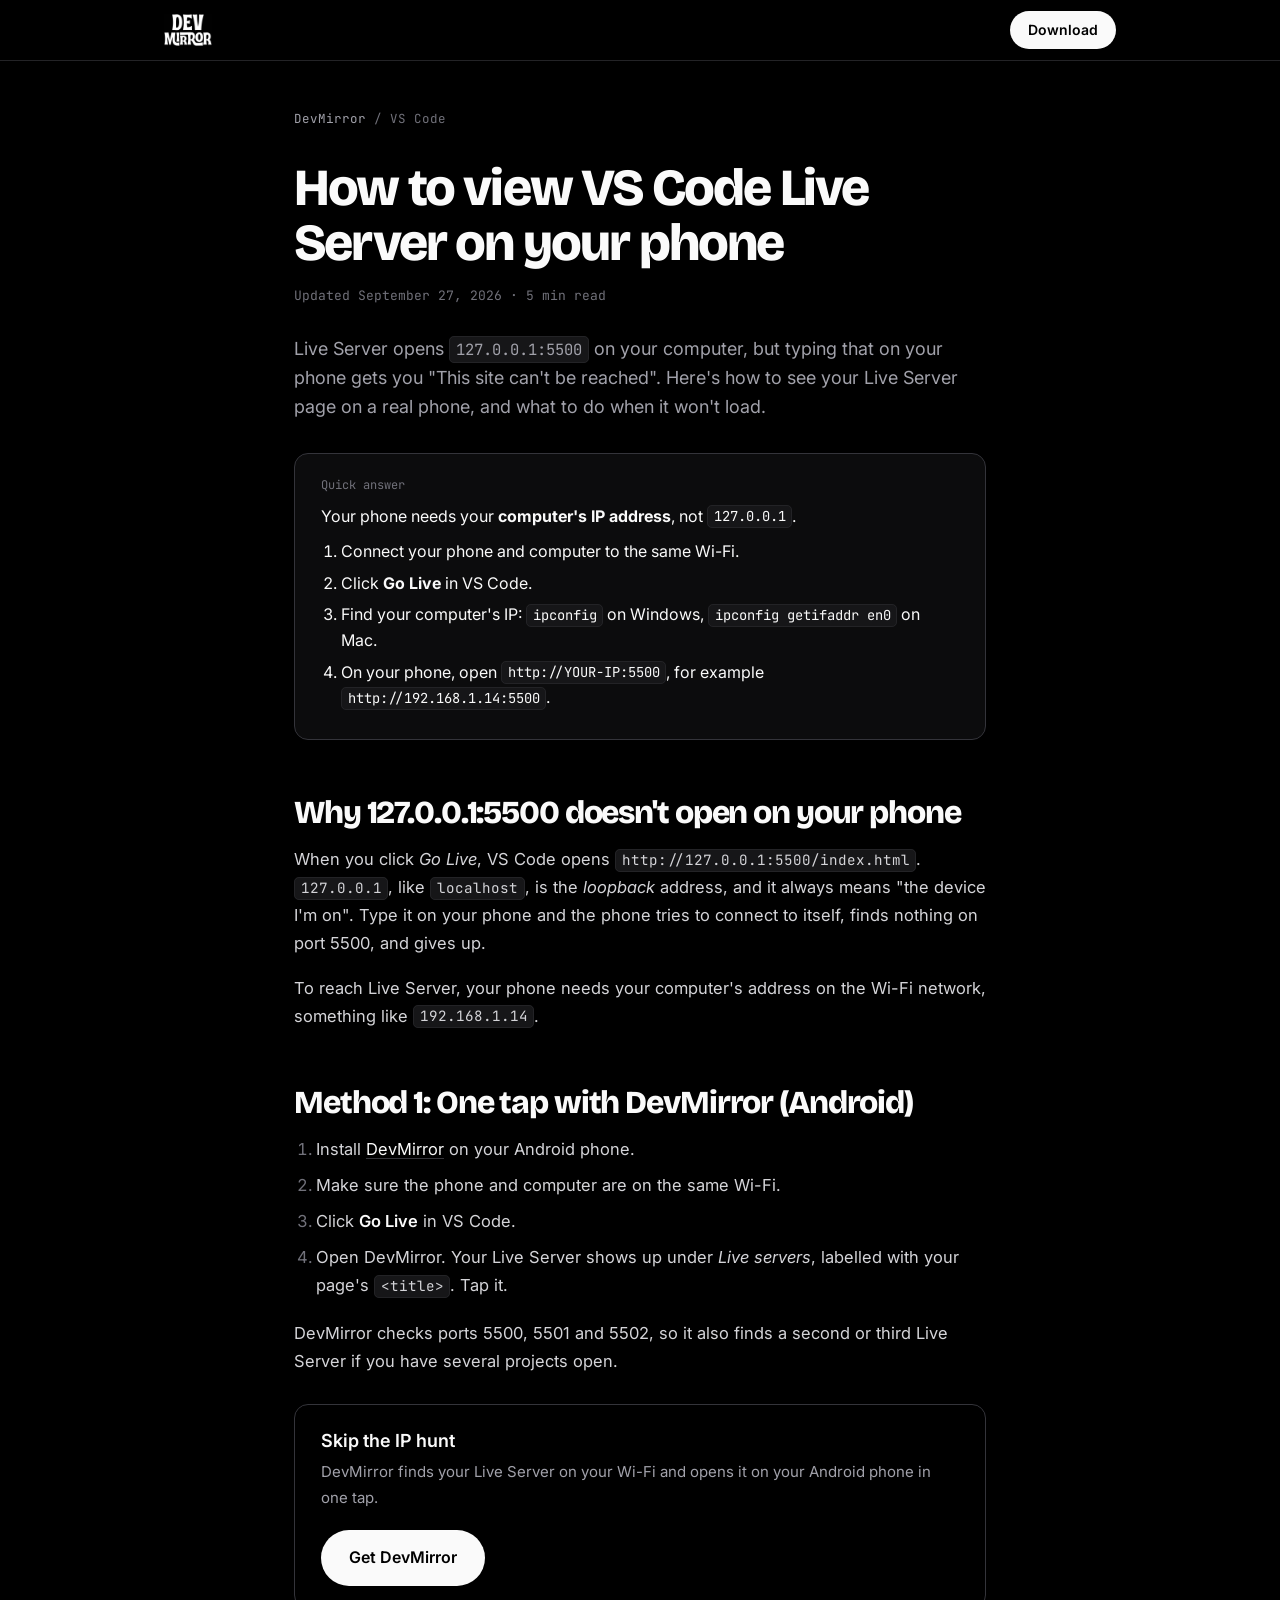
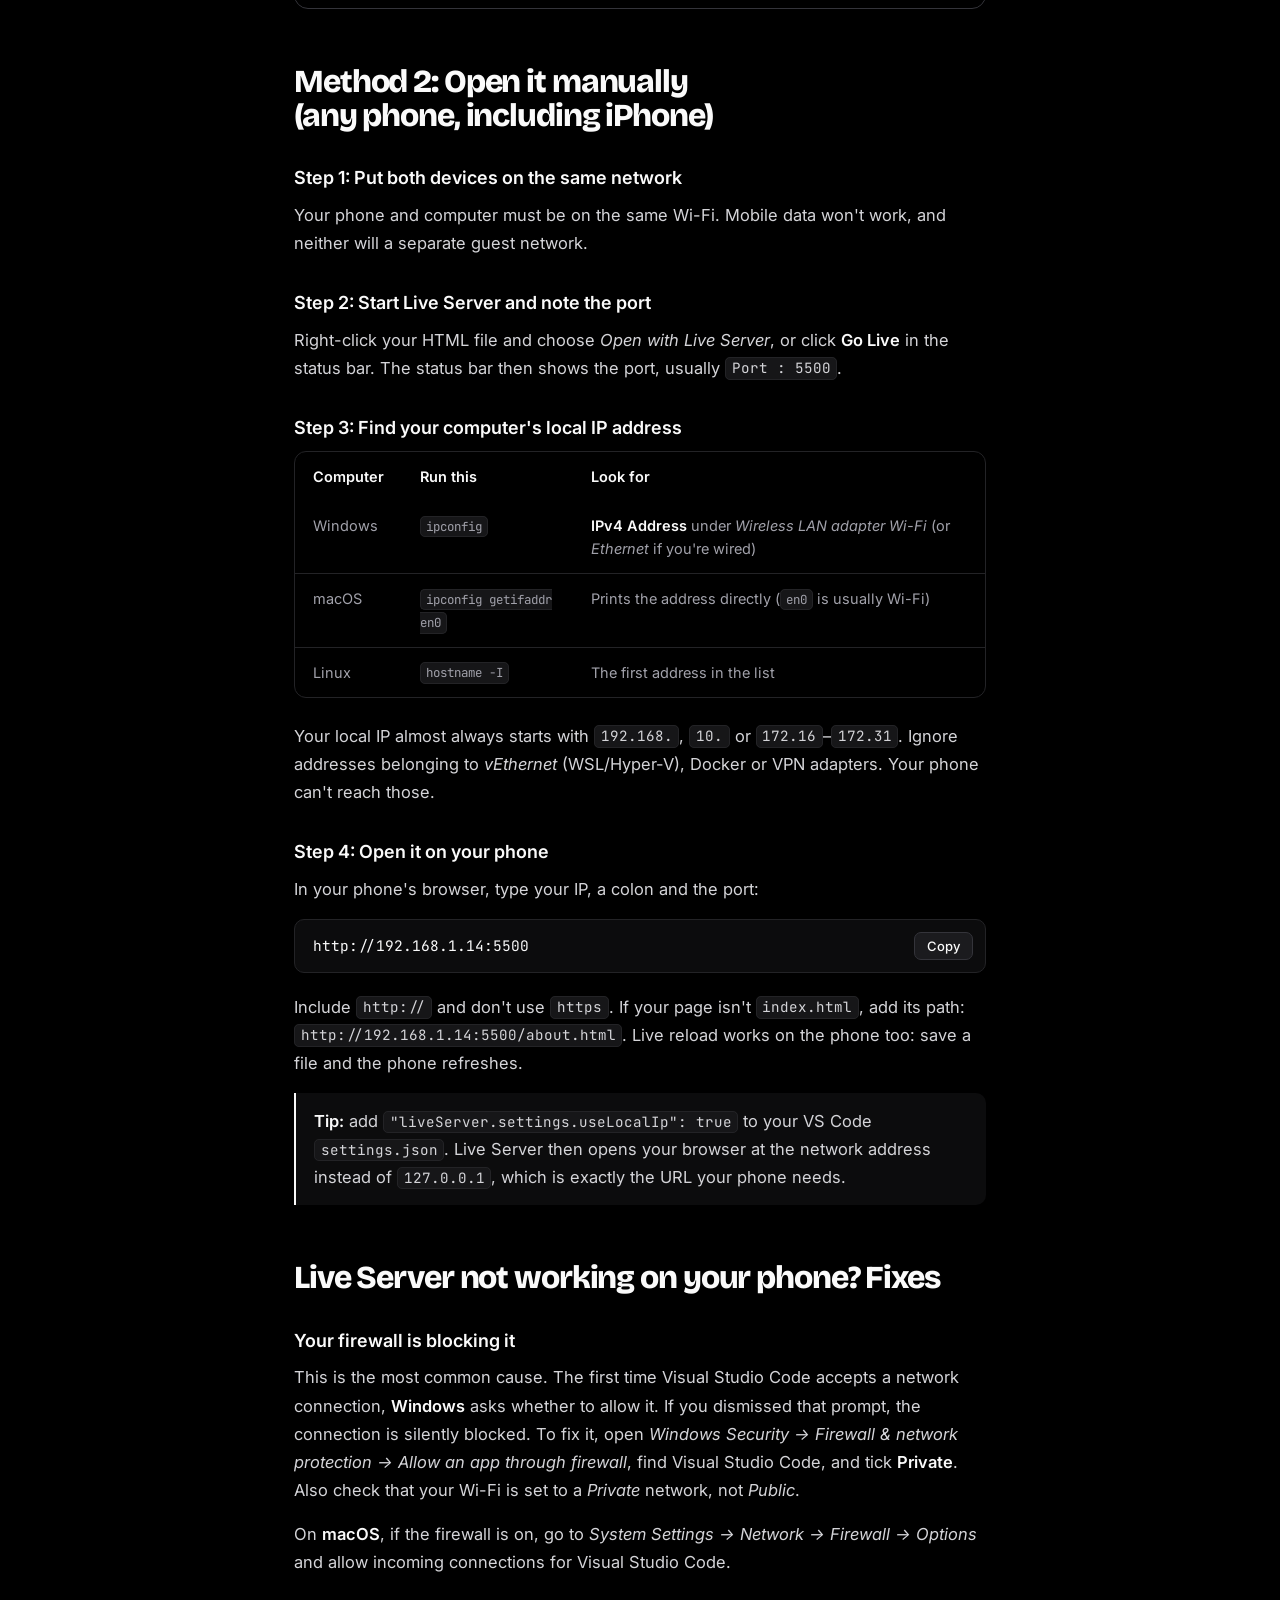
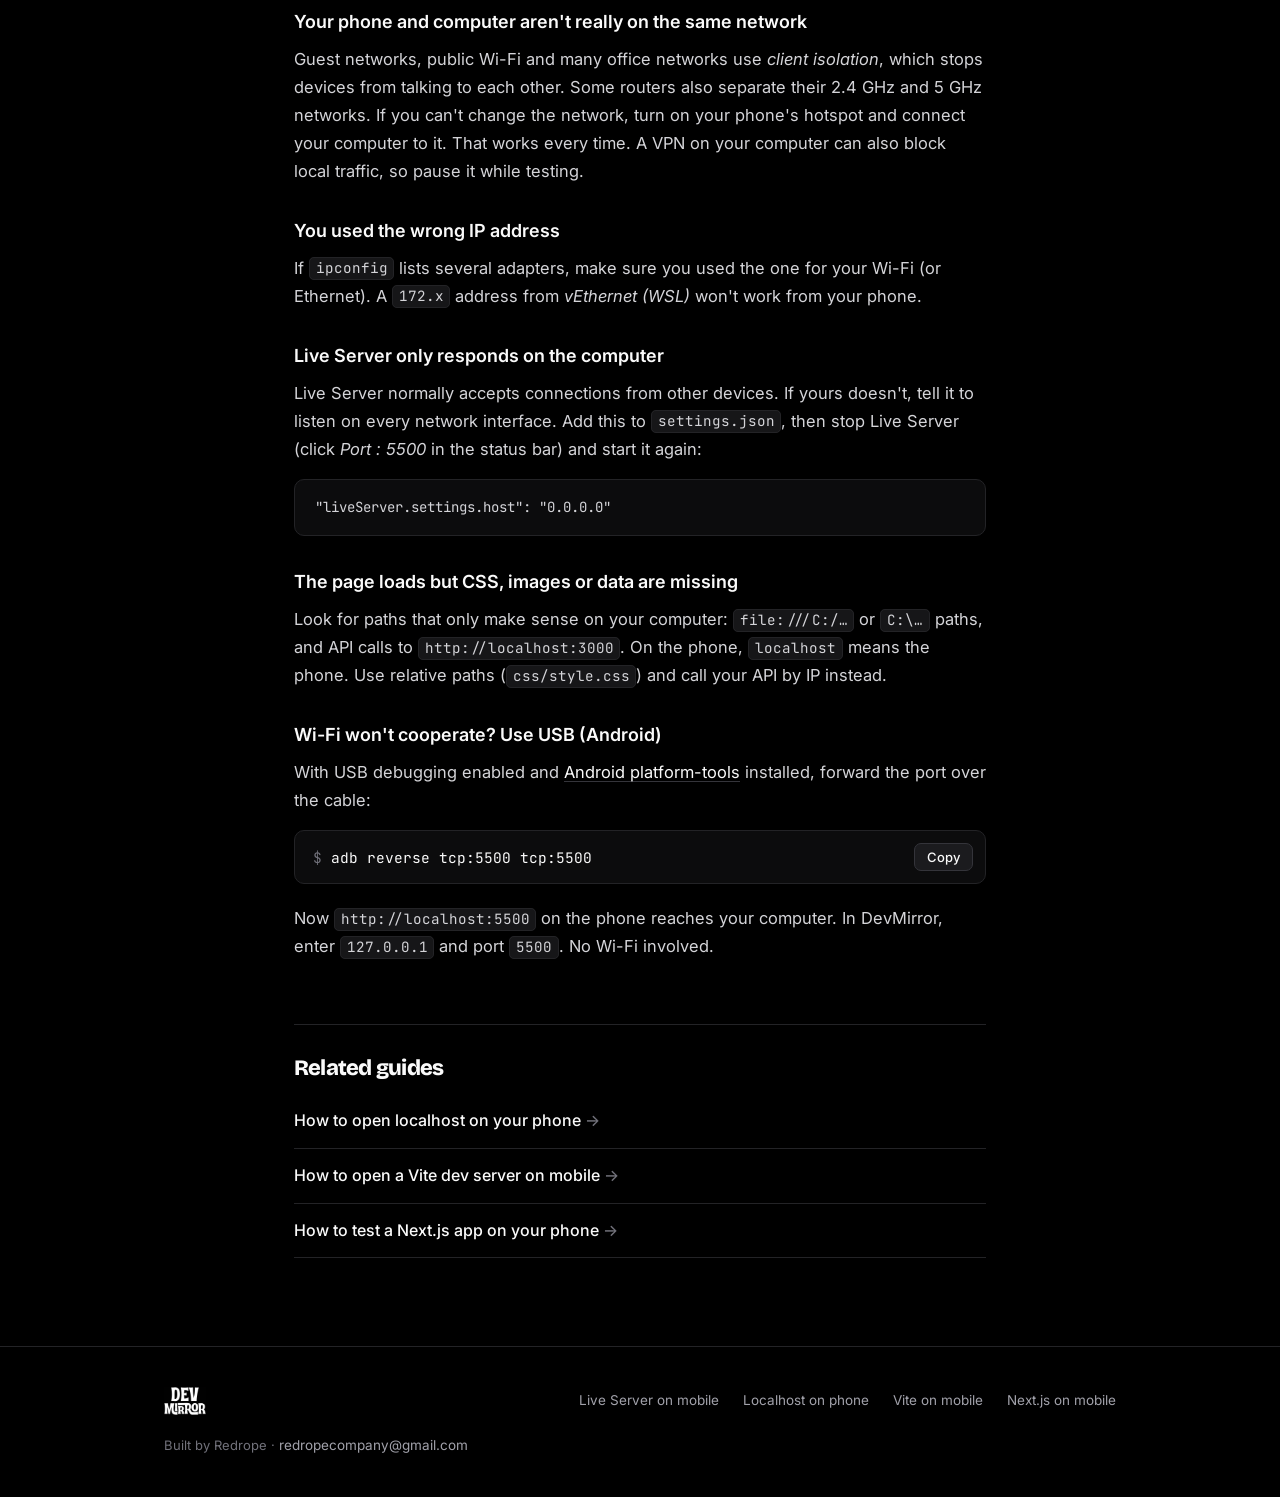
==== commit 36d9e5bf: "refactor: update font weights and simplify navigation in Vite on mobile page" ====
--- a/website/live-server-on-mobile/index.html
+++ b/website/live-server-on-mobile/index.html
@@ -26,7 +26,7 @@
   <link rel="apple-touch-icon" href="../logo.png">
   <link rel="preconnect" href="https://fonts.googleapis.com">
   <link rel="preconnect" href="https://fonts.gstatic.com" crossorigin>
-  <link href="https://fonts.googleapis.com/css2?family=Bricolage+Grotesque:opsz,wght@12..96,500;12..96,700;12..96,800&family=Inter:wght@400;500;600;700&family=JetBrains+Mono:wght@400;500;700&display=swap" rel="stylesheet">
+  <link href="https://fonts.googleapis.com/css2?family=Bricolage+Grotesque:opsz,wght@12..96,700;12..96,800&family=Inter:wght@400;500;600&family=JetBrains+Mono:wght@400;500&display=swap" rel="stylesheet">
   <link rel="stylesheet" href="../styles.css">
   <script type="application/ld+json">
 {
@@ -98,12 +98,6 @@
         {
           "@type": "ListItem",
           "position": 2,
-          "name": "Guides",
-          "item": "https://devmirror.red-rope.in/#guides"
-        },
-        {
-          "@type": "ListItem",
-          "position": 3,
           "name": "How to view Live Server on your phone",
           "item": "https://devmirror.red-rope.in/live-server-on-mobile/"
         }
@@ -120,13 +114,7 @@
       <a href="../" class="brand" aria-label="DevMirror home">
         <img src="../wordmark.png" alt="DevMirror" width="480" height="318">
       </a>
-      <nav class="nav-links" aria-label="Primary">
-        <a href="../#how">How it works</a>
-        <a href="../#setup">Setup</a>
-        <a href="../#guides">Guides</a>
-        <a href="../#faq">FAQ</a>
-      </nav>
-      <a href="../#download" class="btn btn-sm btn-light">Get the app</a>
+      <a href="../#get" class="btn btn-sm">Download</a>
     </div>
   </header>
 
@@ -134,7 +122,6 @@
     <article class="wrap">
       <ol class="crumbs">
         <li><a href="../">DevMirror</a></li>
-        <li><a href="../#guides">Guides</a></li>
         <li aria-current="page">VS Code</li>
       </ol>
 
@@ -172,7 +159,7 @@
     <h3>Skip the IP hunt</h3>
     <p>DevMirror finds your Live Server on your Wi-Fi and opens it on your Android phone in one tap.</p>
   </div>
-  <a class="btn btn-light btn-lg" href="../#download">Get DevMirror</a>
+  <a class="btn btn-lg" href="../#get">Get DevMirror</a>
 </div>
 
 <h2 id="manual">Method 2: Open it manually (any phone, including iPhone)</h2>
@@ -232,44 +219,27 @@
 
       <aside class="related">
         <h2>Related guides</h2>
-        <div class="guide-cards">
-          <a class="guide-card" href="../localhost-on-phone/">
-            <span class="guide-tag">Any server</span>
-            <h3>How to open localhost on your phone</h3>
-            <p>Why <code>localhost</code> fails on mobile, how to find your IP, and four ways to connect.</p>
-          </a>
-          <a class="guide-card" href="../vite-on-mobile/">
-            <span class="guide-tag">Vite · :5173</span>
-            <h3>How to open a Vite dev server on mobile</h3>
-            <p><code>--host</code>, <code>server.host</code>, and keeping hot reload working on the phone.</p>
-          </a>
-          <a class="guide-card" href="../nextjs-on-mobile/">
-            <span class="guide-tag">Next.js · :3000</span>
-            <h3>How to test a Next.js app on your phone</h3>
-            <p>Reach <code>next dev</code> from a phone, including the <code>allowedDevOrigins</code> fix.</p>
-          </a>
-        </div>
+        <ul>
+          <li><a href="../localhost-on-phone/">How to open localhost on your phone</a></li>
+          <li><a href="../vite-on-mobile/">How to open a Vite dev server on mobile</a></li>
+          <li><a href="../nextjs-on-mobile/">How to test a Next.js app on your phone</a></li>
+        </ul>
       </aside>
     </article>
   </main>
 
   <footer class="footer">
     <div class="wrap footer-inner">
-      <div class="footer-brand">
-        <img src="../wordmark.png" alt="DevMirror" width="480" height="318">
-        <span>Built by Redrope, for developers.</span>
-      </div>
-      <nav class="footer-links" aria-label="Footer">
+      <img src="../wordmark.png" alt="DevMirror" width="480" height="318" class="footer-logo">
+      <nav class="footer-links" aria-label="Guides">
         <a href="../live-server-on-mobile/">Live Server on mobile</a>
         <a href="../localhost-on-phone/">Localhost on phone</a>
         <a href="../vite-on-mobile/">Vite on mobile</a>
         <a href="../nextjs-on-mobile/">Next.js on mobile</a>
-        <a href="../#download">Download</a>
       </nav>
+      <p class="footer-note">Built by Redrope &middot; <a href="mailto:redropecompany@gmail.com?subject=%5BDevMirror%5D%20Feedback">redropecompany@gmail.com</a></p>
     </div>
   </footer>
-
-  <div id="toast" class="toast" role="status" aria-live="polite"></div>
 
   <script src="../app.js"></script>
 </body>
--- a/website/styles.css
+++ b/website/styles.css
@@ -1,34 +1,21 @@
 /* ── TOKENS ── */
 :root {
-  --bg: #000000;
-  --surface: #0b0b0c;
-  --card: #141416;
-  --card-hi: #1b1b1e;
+  --bg: #000;
+  --surface: #0c0c0d;
   --line: #232326;
   --line-hi: #34343a;
   --text: #fafafa;
   --muted: #a1a1aa;
   --dim: #71717a;
-  --live: #00ff66;
 
   --font-display: 'Bricolage Grotesque', 'Inter', system-ui, sans-serif;
   --font-sans: 'Inter', system-ui, -apple-system, 'Segoe UI', sans-serif;
-  --font-mono: 'JetBrains Mono', ui-monospace, 'SF Mono', Consolas, monospace;
-
-  --r-sm: 8px;
-  --r-md: 12px;
-  --r-lg: 20px;
-  --ease: cubic-bezier(0.16, 1, 0.3, 1);
+  --font-mono: 'JetBrains Mono', ui-monospace, Consolas, monospace;
 }
 
 *, *::before, *::after { box-sizing: border-box; margin: 0; padding: 0; }
 
-html {
-  scroll-behavior: smooth;
-  scroll-padding-top: 80px;
-  color-scheme: dark;
-  -webkit-text-size-adjust: 100%;
-}
+html { color-scheme: dark; scroll-behavior: smooth; scroll-padding-top: 72px; -webkit-text-size-adjust: 100%; }
 
 body {
   background: var(--bg);
@@ -37,48 +24,32 @@
   font-size: 16px;
   line-height: 1.6;
   -webkit-font-smoothing: antialiased;
-  overflow-x: hidden;
-}
-
-img { display: block; max-width: 100%; }
+}
+
+img { display: block; max-width: 100%; height: auto; }
 a { color: inherit; }
-button { font: inherit; color: inherit; }
+b { font-weight: 600; }
 
 code {
   font-family: var(--font-mono);
   font-size: 0.86em;
-  background: var(--card-hi);
+  background: #161618;
   border: 1px solid var(--line);
   padding: 0.1em 0.4em;
   border-radius: 5px;
-  white-space: nowrap;
-}
-
-:focus-visible {
-  outline: 2px solid var(--text);
-  outline-offset: 3px;
-  border-radius: 4px;
-}
-
-.wrap {
-  width: 100%;
-  max-width: 1160px;
-  margin: 0 auto;
-  padding: 0 24px;
-}
-
-.live-dot {
-  display: inline-block;
-  width: 7px;
-  height: 7px;
-  border-radius: 50%;
-  background: var(--live);
-  box-shadow: 0 0 0 3px rgba(0, 255, 102, 0.15);
-  animation: blink 1.6s ease-in-out infinite;
-  flex-shrink: 0;
-}
-
-@keyframes blink { 50% { opacity: 0.35; } }
+}
+
+:focus-visible { outline: 2px solid var(--text); outline-offset: 3px; border-radius: 4px; }
+
+.wrap { width: 100%; max-width: 1000px; margin: 0 auto; padding: 0 24px; }
+
+h1, h2 {
+  font-family: var(--font-display);
+  font-weight: 800;
+  letter-spacing: -0.035em;
+  line-height: 1.05;
+  text-wrap: balance;
+}
 
 /* ── BUTTONS ── */
 .btn {
@@ -86,844 +57,228 @@
   align-items: center;
   justify-content: center;
   gap: 10px;
+  background: var(--text);
+  color: var(--bg);
   border-radius: 999px;
   font-weight: 600;
   text-decoration: none;
-  border: 1px solid transparent;
-  cursor: pointer;
   white-space: nowrap;
-  transition: transform 0.2s var(--ease), background 0.2s, border-color 0.2s;
-}
-
-.btn:active { transform: scale(0.97); }
-.btn-sm { font-size: 14px; padding: 8px 16px; }
-.btn-lg { font-size: 16px; padding: 15px 26px; }
-
-.btn-light { background: var(--text); color: var(--bg); }
-.btn-light:hover { background: #d4d4d8; }
-
-.btn-ghost { background: transparent; border-color: var(--line-hi); color: var(--text); }
-.btn-ghost:hover { background: var(--card-hi); }
-
-.btn-meta {
-  font-family: var(--font-mono);
-  font-size: 12px;
-  font-weight: 500;
-  opacity: 0.55;
-}
-
-.text-link {
-  color: var(--text);
-  font-weight: 500;
-  font-size: 14px;
-  text-decoration: underline;
-  text-decoration-color: var(--line-hi);
-  text-underline-offset: 4px;
-  transition: text-decoration-color 0.2s;
-}
-.text-link:hover { text-decoration-color: var(--text); }
+  transition: background 0.2s;
+}
+.btn:hover { background: #d4d4d8; }
+.btn-sm { font-size: 14px; padding: 8px 18px; }
+.btn-lg { font-size: 16px; padding: 15px 28px; }
 
 /* ── NAV ── */
 .nav {
   position: sticky;
   top: 0;
-  z-index: 50;
-  background: rgba(0, 0, 0, 0.72);
-  backdrop-filter: saturate(160%) blur(14px);
-  -webkit-backdrop-filter: saturate(160%) blur(14px);
+  z-index: 10;
+  background: rgba(0, 0, 0, 0.8);
+  backdrop-filter: blur(12px);
+  -webkit-backdrop-filter: blur(12px);
   border-bottom: 1px solid var(--line);
 }
-
-.nav-inner {
-  display: flex;
-  align-items: center;
-  gap: 32px;
-  height: 64px;
-}
-
-.brand img { height: 34px; width: auto; }
-
-.nav-links {
-  display: flex;
-  gap: 28px;
-  margin-left: auto;
-}
-
-.nav-links a {
-  font-size: 14px;
+.nav-inner { display: flex; align-items: center; justify-content: space-between; height: 60px; }
+.brand img { height: 32px; width: auto; }
+
+/* ── HERO ── */
+.hero { padding: 36px 0 80px; text-align: center; }
+.hero .wrap { max-width: 1160px; }
+.hero h1 { font-size: clamp(30px, 3.8vw, 54px); margin: 0 auto 26px; }
+
+/* Sized so title + whole video fit in the first screen */
+.video {
+  position: relative;
+  aspect-ratio: 16 / 9;
+  width: min(100%, max(560px, calc((100vh - 220px) * 16 / 9)));
+  width: min(100%, max(560px, calc((100svh - 220px) * 16 / 9)));
+  margin: 0 auto 36px;
+  border-radius: 16px;
+  overflow: hidden;
+  border: 1px solid var(--line-hi);
+  background: var(--surface);
+  box-shadow: 0 30px 90px rgba(255, 255, 255, 0.06);
+}
+.video iframe { position: absolute; inset: 0; width: 100%; height: 100%; border: 0; }
+
+.lead {
+  font-size: clamp(17px, 1.8vw, 19px);
   color: var(--muted);
-  text-decoration: none;
-  transition: color 0.2s;
-}
-.nav-links a:hover { color: var(--text); }
-
-/* ── HERO ── */
-.hero {
-  position: relative;
-  padding: 88px 0 96px;
-  overflow: hidden;
-}
-
-.hero::before {
-  /* faint dot field behind the demo */
-  content: '';
-  position: absolute;
-  inset: 0;
-  background-image: radial-gradient(rgba(255, 255, 255, 0.07) 1px, transparent 1px);
-  background-size: 22px 22px;
-  mask-image: radial-gradient(ellipse 60% 70% at 75% 45%, #000 20%, transparent 75%);
-  -webkit-mask-image: radial-gradient(ellipse 60% 70% at 75% 45%, #000 20%, transparent 75%);
-  pointer-events: none;
-}
-
-.hero-grid {
-  position: relative;
-  display: grid;
-  grid-template-columns: minmax(0, 1.05fr) minmax(0, 1fr);
-  gap: 56px;
-  align-items: center;
-}
-
-.eyebrow {
-  display: inline-flex;
-  align-items: center;
-  gap: 10px;
-  font-family: var(--font-mono);
-  font-size: 13px;
-  color: var(--muted);
-  margin-bottom: 24px;
-}
-
-h1, h2 {
-  font-family: var(--font-display);
-  font-weight: 800;
-  letter-spacing: -0.035em;
-  line-height: 1.02;
-  text-wrap: balance;
-}
-
-h1 {
-  font-size: clamp(42px, 6.4vw, 76px);
-  margin-bottom: 24px;
-}
-
-.hero-sub {
-  font-size: clamp(17px, 1.6vw, 19px);
-  color: var(--muted);
-  max-width: 540px;
-  margin-bottom: 36px;
+  max-width: 600px;
+  margin: 0 auto 28px;
   text-wrap: pretty;
 }
 
-.hero-sub code { color: var(--text); }
-
-.cta-mobile { display: none; margin-bottom: 28px; }
-
-.cta-desktop {
-  display: flex;
-  align-items: center;
-  gap: 20px;
-  max-width: 500px;
-  padding: 14px;
-  padding-right: 20px;
-  border: 1px solid var(--line);
-  border-radius: var(--r-lg);
-  background: var(--surface);
-  margin-bottom: 28px;
-}
-
-.qr {
-  flex-shrink: 0;
-  background: #fff;
-  padding: 10px;
-  border-radius: var(--r-md);
-}
-.qr img { width: 104px; height: 104px; image-rendering: pixelated; }
-.qr-lg img { width: 148px; height: 148px; }
-
-.qr-copy {
-  display: flex;
-  flex-direction: column;
-  gap: 6px;
-  font-size: 14px;
-}
-.qr-copy strong { font-size: 16px; font-weight: 600; }
-.qr-copy span { color: var(--muted); line-height: 1.5; }
-.qr-copy .text-link { align-self: flex-start; margin-top: 2px; }
-
-.hero-facts {
-  display: flex;
-  flex-wrap: wrap;
-  gap: 8px 22px;
-  list-style: none;
-  font-family: var(--font-mono);
-  font-size: 13px;
-  color: var(--dim);
-}
-.hero-facts li::before { content: '✓ '; color: var(--muted); }
-
-/* ── STAGE (terminal + phone demo) ── */
-.stage {
-  position: relative;
-  height: 630px;
-}
-
-.terminal {
-  position: absolute;
-  z-index: 2;
-  top: 388px;
-  left: -8px;
-  width: 78%;
-  background: #0d0d0f;
-  border: 1px solid var(--line-hi);
-  border-radius: var(--r-md);
-  box-shadow: 0 30px 80px rgba(0, 0, 0, 0.6);
-  overflow: hidden;
-}
-
-.term-bar {
-  display: flex;
-  align-items: center;
-  gap: 7px;
-  padding: 11px 14px;
-  border-bottom: 1px solid var(--line);
-  background: #111114;
-}
-.term-bar span {
-  width: 10px; height: 10px;
-  border-radius: 50%;
-  background: #2e2e33;
-}
-.term-bar em {
-  margin-left: 10px;
-  font-style: normal;
-  font-family: var(--font-mono);
-  font-size: 12px;
-  color: var(--dim);
-}
-
-.term-body {
-  font-family: var(--font-mono);
-  font-size: 13px;
-  line-height: 1.7;
-  color: #d4d4d8;
-  padding: 18px 20px 22px;
-  min-height: 190px;
-  white-space: pre;
-  overflow: hidden;
-}
-.term-body b { color: #0d0d0f; background: var(--text); padding: 0 5px; font-weight: 700; border-radius: 3px; }
-.term-body i { font-style: normal; color: var(--dim); }
-.t-prompt { color: var(--dim); }
-.t-dim { color: var(--dim); }
-.t-hl { color: var(--live); }
-
-.caret {
-  display: inline-block;
-  width: 8px;
-  height: 15px;
-  background: var(--text);
-  vertical-align: -2px;
-  animation: caret 1s steps(1) infinite;
-}
-@keyframes caret { 50% { opacity: 0; } }
-
-.term-out { opacity: 0; transition: opacity 0.35s; }
-.term-out.show { opacity: 1; }
-
-.phone {
-  position: absolute;
-  right: 0;
-  top: 0;
-  width: 272px;
-  height: 560px;
-  padding: 10px;
-  border-radius: 44px;
-  background: #1a1a1d;
-  border: 1px solid var(--line-hi);
-  box-shadow:
-    inset 0 0 0 2px #0a0a0b,
-    0 40px 100px rgba(0, 0, 0, 0.8),
-    -30px 0 60px rgba(0, 0, 0, 0.6);
-}
-
-.phone-screen {
-  position: relative;
-  height: 100%;
-  border-radius: 35px;
-  background: #000;
-  overflow: hidden;
-  padding: 0 14px;
-}
-
-.p-status {
-  display: flex;
-  align-items: center;
-  justify-content: space-between;
-  height: 36px;
-  font-size: 11px;
-  font-weight: 600;
-  padding: 0 8px;
-}
-.p-status span:last-child { font-size: 6px; letter-spacing: 1px; color: var(--muted); }
-.p-notch { width: 70px; height: 20px; border-radius: 99px; background: #111; }
-
-.p-appbar { padding: 6px 2px 14px; }
-.p-appbar img { height: 24px; width: auto; }
-
-.p-manual {
-  display: flex;
-  gap: 5px;
-  margin-bottom: 18px;
-}
-.p-field, .p-go {
-  font-family: var(--font-mono);
-  font-size: 10px;
-  padding: 8px 9px;
-  border-radius: 8px;
-}
-.p-field { flex: 1; background: var(--card); border: 1px solid var(--line); color: var(--dim); }
-.p-port { flex: 0 0 48px; }
-.p-go { background: var(--text); color: #000; font-family: var(--font-sans); font-weight: 700; }
-
-.p-label {
-  display: flex;
-  justify-content: space-between;
-  font-family: var(--font-mono);
-  font-size: 9.5px;
-  font-weight: 700;
-  letter-spacing: 0.06em;
-  color: var(--muted);
-  margin-bottom: 7px;
-}
-.p-ip { color: var(--dim); font-weight: 400; }
-
-.p-progress {
-  height: 2px;
-  background: var(--line);
-  border-radius: 2px;
-  overflow: hidden;
-  margin-bottom: 12px;
-}
-.p-progress span {
-  display: block;
-  height: 100%;
-  width: 0;
-  background: var(--text);
-}
-
-.p-list { list-style: none; display: flex; flex-direction: column; gap: 8px; }
-
-.p-server {
-  display: flex;
-  align-items: center;
-  gap: 10px;
-  padding: 11px 12px;
-  background: var(--card);
-  border: 1px solid var(--line);
-  border-radius: 12px;
-  opacity: 0;
-  transform: translateY(8px);
-  transition: opacity 0.4s var(--ease), transform 0.4s var(--ease), background 0.2s, border-color 0.2s;
-}
-.p-server.show { opacity: 1; transform: none; }
-.p-server.pressed { background: #26262a; border-color: #4a4a50; }
-
-.p-dot {
-  width: 7px; height: 7px;
-  border-radius: 50%;
-  background: var(--live);
-  box-shadow: 0 0 8px var(--live);
-  flex-shrink: 0;
-}
-.p-meta { display: flex; flex-direction: column; min-width: 0; flex: 1; }
-.p-meta b { font-size: 11.5px; font-weight: 600; white-space: nowrap; overflow: hidden; text-overflow: ellipsis; }
-.p-meta i { font-style: normal; font-family: var(--font-mono); font-size: 9.5px; color: var(--dim); }
-.p-open {
-  display: grid;
-  place-items: center;
-  width: 24px; height: 24px;
-  border-radius: 50%;
-  background: var(--text);
-  color: #000;
-  font-size: 16px;
-  font-weight: 700;
-  line-height: 1;
-  padding-bottom: 2px;
-}
-
-.p-tap {
-  position: absolute;
-  width: 34px; height: 34px;
-  margin: -17px 0 0 -17px;
-  border-radius: 50%;
-  border: 2px solid rgba(255, 255, 255, 0.85);
-  background: rgba(255, 255, 255, 0.15);
-  opacity: 0;
-  pointer-events: none;
-}
-.p-tap.go { animation: tap 0.7s var(--ease); }
-@keyframes tap {
-  0% { opacity: 0; transform: scale(1.6); }
-  40% { opacity: 1; transform: scale(0.9); }
-  100% { opacity: 0; transform: scale(1.3); }
-}
-
-/* ── WORKS WITH ── */
-.stack {
-  border-top: 1px solid var(--line);
-  border-bottom: 1px solid var(--line);
-  background: var(--surface);
-}
-.stack-inner {
-  display: flex;
-  align-items: center;
-  gap: 32px;
-  padding-top: 22px;
-  padding-bottom: 22px;
-}
-.stack-title {
-  font-size: 13px;
-  color: var(--dim);
-  flex-shrink: 0;
-  max-width: 190px;
-  line-height: 1.4;
-}
-.stack-list {
-  list-style: none;
-  display: flex;
-  flex-wrap: wrap;
-  gap: 10px 26px;
-}
-.stack-list li {
-  font-weight: 600;
-  font-size: 15px;
-  color: #d4d4d8;
-  white-space: nowrap;
-}
-.stack-list span {
-  font-family: var(--font-mono);
-  font-size: 12px;
-  font-weight: 400;
-  color: var(--dim);
-  margin-left: 4px;
-}
-.stack-list span::before { content: ':'; }
+.get { display: flex; align-items: center; justify-content: center; gap: 28px; }
+.qr { display: flex; align-items: center; gap: 12px; text-align: left; font-size: 13px; color: var(--muted); line-height: 1.45; }
+.qr img { width: 64px; height: 64px; background: #fff; padding: 5px; border-radius: 8px; image-rendering: pixelated; }
+.specs { margin-top: 18px; font-family: var(--font-mono); font-size: 12.5px; color: var(--dim); }
 
 /* ── SECTIONS ── */
-.section { padding: 112px 0; }
-.section-tight { padding: 0 0 112px; }
-.section + .section { border-top: 1px solid var(--line); }
-.section-tight, .section + .section-tight { border-top: 0; }
-
-.section-head { margin-bottom: 48px; max-width: 640px; }
-.kicker {
-  font-family: var(--font-mono);
-  font-size: 13px;
-  color: var(--dim);
-  margin-bottom: 14px;
-}
-h2 { font-size: clamp(34px, 4.6vw, 54px); }
-.section-sub {
-  font-size: 17px;
-  color: var(--muted);
-  margin-top: 18px;
-  text-wrap: pretty;
-}
-
-/* ── COMPARE ── */
+.section { padding: 88px 0; border-top: 1px solid var(--line); }
+.section h2 { font-size: clamp(30px, 4vw, 42px); margin-bottom: 36px; }
+
+/* ── WITHOUT vs WITH ── */
 .compare {
   display: grid;
   grid-template-columns: 1fr 1fr;
   border: 1px solid var(--line);
-  border-radius: var(--r-lg);
+  border-radius: 14px;
   overflow: hidden;
 }
-.compare-col { padding: 32px 36px 40px; }
-.before { background: var(--surface); }
-.after { background: var(--card); border-left: 1px solid var(--line); }
-
-.compare-top {
+.compare-col { padding: 28px 30px 32px; }
+.compare-col.is-with { background: var(--surface); border-left: 1px solid var(--line); }
+.compare-head {
   display: flex;
   align-items: baseline;
   justify-content: space-between;
   gap: 16px;
-  padding-bottom: 24px;
-  margin-bottom: 28px;
+  padding-bottom: 20px;
+  margin-bottom: 22px;
   border-bottom: 1px solid var(--line);
-}
-.compare-tag {
-  display: inline-flex;
-  align-items: center;
-  gap: 9px;
   font-family: var(--font-mono);
   font-size: 13px;
   color: var(--muted);
 }
 .compare-time {
   font-family: var(--font-display);
-  font-size: 40px;
+  font-size: 36px;
   font-weight: 800;
   letter-spacing: -0.03em;
   line-height: 1;
-}
-.before .compare-time { color: var(--dim); text-decoration: line-through; text-decoration-thickness: 3px; }
+  color: var(--text);
+}
+.compare-time.is-slow { color: var(--dim); text-decoration: line-through; text-decoration-thickness: 3px; }
+.compare ol { margin-left: 20px; display: grid; gap: 12px; }
+.compare li { font-size: 15.5px; color: var(--muted); padding-left: 4px; }
+.compare li::marker { font-family: var(--font-mono); font-size: 13px; color: var(--dim); }
+.is-with li { color: var(--text); }
 
 .steps {
   list-style: none;
   counter-reset: step;
-  display: flex;
-  flex-direction: column;
-  gap: 24px;
-}
-.steps li {
-  counter-increment: step;
-  display: grid;
-  grid-template-columns: 30px 1fr;
-  column-gap: 14px;
-}
-.steps li::before {
-  content: counter(step, decimal-leading-zero);
-  grid-row: span 2;
-  font-family: var(--font-mono);
-  font-size: 12px;
-  color: var(--dim);
-  padding-top: 3px;
-}
-.steps h3 { font-size: 16px; font-weight: 600; margin-bottom: 4px; }
-.steps p { font-size: 14.5px; color: var(--muted); line-height: 1.55; }
-.before .steps h3 { color: #d4d4d8; }
-
-/* ── FEATURES ── */
-.features {
   display: grid;
   grid-template-columns: repeat(3, 1fr);
-  gap: 1px;
-  background: var(--line);
-  border: 1px solid var(--line);
-  border-radius: var(--r-lg);
-  overflow: hidden;
-}
-.feature {
-  background: var(--bg);
-  padding: 32px 30px 36px;
-  transition: background 0.25s;
-}
-.feature:hover { background: var(--surface); }
-.feature svg {
-  width: 22px;
-  height: 22px;
-  fill: none;
-  stroke: var(--text);
-  stroke-width: 1.8;
-  stroke-linecap: round;
-  stroke-linejoin: round;
-  margin-bottom: 22px;
-}
-.feature h3 { font-size: 17px; font-weight: 600; margin-bottom: 8px; letter-spacing: -0.01em; }
-.feature p { font-size: 14.5px; color: var(--muted); line-height: 1.55; }
-
-/* ── SETUP TABS ── */
-.tabs {
-  border: 1px solid var(--line);
-  border-radius: var(--r-lg);
-  background: var(--surface);
-  overflow: hidden;
-}
-.tab-list {
-  display: flex;
-  gap: 4px;
-  padding: 8px;
-  border-bottom: 1px solid var(--line);
-  overflow-x: auto;
-  scrollbar-width: none;
-}
-.tab-list::-webkit-scrollbar { display: none; }
-.tab-list button {
-  flex-shrink: 0;
-  background: none;
-  border: 0;
-  padding: 8px 16px;
-  border-radius: 999px;
-  font-size: 14px;
-  font-weight: 500;
+  gap: 32px;
+  margin-bottom: 40px;
+}
+.steps li { counter-increment: step; }
+.steps li::before {
+  content: counter(step);
+  display: grid;
+  place-items: center;
+  width: 32px;
+  height: 32px;
+  border: 1px solid var(--line-hi);
+  border-radius: 50%;
+  font-family: var(--font-mono);
+  font-size: 13px;
   color: var(--muted);
-  cursor: pointer;
-  transition: color 0.2s, background 0.2s;
-}
-.tab-list button:hover { color: var(--text); }
-.tab-list button[aria-selected="true"] { background: var(--card-hi); color: var(--text); }
-
-.tab-panel { padding: 28px; }
-.tab-panel > p { color: var(--muted); font-size: 15px; margin-top: 16px; }
-
-.code {
-  display: flex;
-  align-items: center;
-  gap: 16px;
-  background: #000;
-  border: 1px solid var(--line);
-  border-radius: var(--r-md);
-  padding: 14px 14px 14px 20px;
-  font-family: var(--font-mono);
-  font-size: 15px;
-}
-.code code {
-  flex: 1;
-  background: none;
-  border: 0;
-  padding: 0;
-  font-size: inherit;
-  overflow-x: auto;
-  white-space: nowrap;
-}
-.code code::before { content: '$ '; color: var(--dim); }
-.code-url code::before { content: none; }
-.code-plain { padding: 17px 20px; font-family: var(--font-sans); }
-.code-plain b { font-weight: 600; }
-
-.copy {
-  flex-shrink: 0;
-  background: var(--card-hi);
-  border: 1px solid var(--line-hi);
-  border-radius: var(--r-sm);
-  padding: 6px 12px;
-  font-family: var(--font-sans);
-  font-size: 13px;
-  font-weight: 500;
-  cursor: pointer;
-  transition: background 0.2s;
-}
-.copy:hover { background: #2a2a2e; }
+  margin-bottom: 16px;
+}
+.steps h3 { font-size: 17px; font-weight: 600; margin-bottom: 6px; }
+.steps p { font-size: 15px; color: var(--muted); }
+
+.table-wrap { overflow-x: auto; border: 1px solid var(--line); border-radius: 12px; }
+table { width: 100%; border-collapse: collapse; font-size: 14.5px; }
+th, td { text-align: left; padding: 13px 18px; border-bottom: 1px solid var(--line); vertical-align: top; }
+tr:last-child th, tr:last-child td { border-bottom: 0; }
+th { font-weight: 600; }
+td { color: var(--muted); }
+.commands th { width: 130px; white-space: nowrap; }
+.commands td:last-child { width: 1%; white-space: nowrap; }
+.commands a { color: var(--muted); font-size: 13.5px; text-underline-offset: 3px; }
+.commands a:hover { color: var(--text); }
 
 /* ── FAQ ── */
-.faq-grid {
-  display: grid;
-  grid-template-columns: minmax(0, 0.8fr) minmax(0, 1.2fr);
-  gap: 56px;
-  align-items: start;
-}
-.faq-grid .section-head { margin-bottom: 0; position: sticky; top: 100px; }
-
+.faq { max-width: 760px; }
 .faq details { border-bottom: 1px solid var(--line); }
 .faq details:first-child { border-top: 1px solid var(--line); }
 .faq summary {
   list-style: none;
   display: flex;
   justify-content: space-between;
-  align-items: center;
   gap: 20px;
-  padding: 22px 0;
+  padding: 20px 0;
   font-size: 17px;
   font-weight: 600;
   cursor: pointer;
 }
 .faq summary::-webkit-details-marker { display: none; }
-.faq summary::after {
-  content: '+';
-  font-family: var(--font-mono);
-  font-weight: 400;
-  font-size: 20px;
-  color: var(--dim);
-  transition: transform 0.25s var(--ease);
-}
-.faq details[open] summary::after { transform: rotate(45deg); }
-.faq details p {
-  color: var(--muted);
-  font-size: 15px;
-  padding: 0 40px 24px 0;
-  text-wrap: pretty;
-}
-.faq details p a { color: var(--text); text-underline-offset: 3px; }
-.faq code { white-space: normal; }
-
-/* ── DOWNLOAD ── */
-.download {
-  display: flex;
-  align-items: center;
-  justify-content: space-between;
-  gap: 48px;
-  padding: 64px;
-  border-radius: 28px;
-  background:
-    radial-gradient(ellipse 70% 90% at 100% 0%, rgba(255, 255, 255, 0.07), transparent 60%),
-    var(--card);
-  border: 1px solid var(--line-hi);
-}
-.download-copy { max-width: 520px; }
-.download h2 { margin-bottom: 18px; }
-.download-copy > p { color: var(--muted); font-size: 17px; margin-bottom: 32px; }
-.download-specs {
-  font-family: var(--font-mono);
-  font-size: 13px;
-  color: var(--dim) !important;
-  margin: 18px 0 0 !important;
-}
-.download-qr {
-  display: flex;
-  flex-direction: column;
-  align-items: center;
-  gap: 14px;
-  font-family: var(--font-mono);
-  font-size: 12px;
-  color: var(--dim);
-}
-
-/* ── CONTACT ── */
-.contact {
-  display: flex;
-  align-items: center;
-  justify-content: space-between;
-  gap: 40px;
-  flex-wrap: wrap;
-}
-.contact h2 { font-size: clamp(26px, 3vw, 34px); margin-bottom: 8px; }
-.contact p { color: var(--muted); }
-
-.email {
-  display: flex;
-  align-items: center;
-  gap: 8px;
-  padding: 8px 8px 8px 20px;
-  border: 1px solid var(--line-hi);
-  border-radius: 999px;
-  background: var(--surface);
-}
-.email-addr {
-  font-family: var(--font-mono);
-  font-size: 14px;
-  margin-right: 8px;
-}
+.faq summary::after { content: '+'; font-family: var(--font-mono); font-weight: 400; color: var(--dim); }
+.faq details[open] summary::after { content: '−'; }
+.faq details p { color: var(--muted); font-size: 15.5px; padding-bottom: 22px; }
+.faq a { color: var(--text); text-underline-offset: 3px; }
 
 /* ── FOOTER ── */
-.footer { border-top: 1px solid var(--line); padding: 36px 0; }
-.footer-inner {
-  display: flex;
-  align-items: center;
-  justify-content: space-between;
-  gap: 24px;
-  flex-wrap: wrap;
-}
-.footer-brand {
+.footer { border-top: 1px solid var(--line); padding: 40px 0; }
+.footer-inner { display: flex; flex-wrap: wrap; align-items: center; justify-content: space-between; gap: 20px 32px; }
+.footer-logo { height: 28px; width: auto; }
+.footer-links { display: flex; flex-wrap: wrap; gap: 8px 24px; }
+.footer-links a, .footer-note a { color: var(--muted); font-size: 13.5px; text-decoration: none; }
+.footer-links a:hover, .footer-note a:hover { color: var(--text); }
+.footer-note { width: 100%; font-size: 13px; color: var(--dim); }
+
+/* ── GUIDE PAGES ── */
+.article { padding: 48px 0 88px; }
+.article .wrap { max-width: 740px; }
+
+.crumbs { display: flex; flex-wrap: wrap; gap: 8px; list-style: none; font-family: var(--font-mono); font-size: 12.5px; color: var(--dim); margin-bottom: 32px; }
+.crumbs li + li::before { content: '/'; margin-right: 8px; }
+.crumbs a { color: var(--muted); text-decoration: none; }
+
+.article h1 { font-size: clamp(34px, 5vw, 52px); margin-bottom: 16px; }
+.article-meta { font-family: var(--font-mono); font-size: 13px; color: var(--dim); margin-bottom: 28px; }
+.lede { font-size: 18px; color: var(--muted); margin-bottom: 32px; }
+
+.answer { border: 1px solid var(--line-hi); border-radius: 14px; background: var(--surface); padding: 22px 26px; margin-bottom: 48px; }
+.answer-label { font-family: var(--font-mono); font-size: 12px; color: var(--dim); margin-bottom: 8px; }
+.answer ol { margin: 10px 0 0 20px; }
+.answer li { margin-bottom: 6px; }
+
+.prose h2 { font-size: clamp(26px, 3.2vw, 32px); margin: 56px 0 16px; scroll-margin-top: 80px; }
+.prose h3 { font-size: 18px; font-weight: 600; margin: 32px 0 8px; }
+.prose p, .prose li { font-size: 16.5px; color: #d4d4d8; line-height: 1.7; }
+.prose p { margin-bottom: 16px; }
+.prose ul, .prose ol { margin: 0 0 20px 22px; }
+.prose li { margin-bottom: 8px; }
+.prose li::marker { color: var(--dim); }
+.prose a:not(.btn) { color: var(--text); text-underline-offset: 3px; text-decoration-color: var(--line-hi); }
+.prose strong { color: var(--text); font-weight: 600; }
+.prose .table-wrap { margin: 8px 0 24px; }
+
+.code {
   display: flex;
   align-items: center;
   gap: 16px;
-  font-size: 13px;
-  color: var(--dim);
-}
-.footer-brand img { height: 28px; width: auto; }
-.footer-links { display: flex; gap: 24px; flex-wrap: wrap; }
-.footer-links a {
-  font-size: 13px;
-  color: var(--muted);
-  text-decoration: none;
-  transition: color 0.2s;
-}
-.footer-links a:hover { color: var(--text); }
-
-/* ── GUIDE CARDS (home) ── */
-.guide-cards {
-  display: grid;
-  grid-template-columns: repeat(2, 1fr);
-  gap: 16px;
-}
-.guide-card {
-  display: flex;
-  flex-direction: column;
-  gap: 10px;
-  padding: 28px 28px 30px;
+  background: var(--surface);
   border: 1px solid var(--line);
-  border-radius: var(--r-lg);
+  border-radius: 10px;
+  padding: 12px 12px 12px 18px;
+  margin: 8px 0 20px;
+  font-family: var(--font-mono);
+  font-size: 14.5px;
+}
+.code code { flex: 1; background: none; border: 0; padding: 0; font-size: inherit; overflow-x: auto; white-space: nowrap; }
+.code code::before { content: '$ '; color: var(--dim); }
+.code-url code::before { content: none; }
+.copy {
+  flex-shrink: 0;
+  background: #1b1b1e;
+  border: 1px solid var(--line-hi);
+  border-radius: 7px;
+  padding: 5px 12px;
+  font: 500 13px var(--font-sans);
+  color: var(--text);
+  cursor: pointer;
+}
+.copy:hover { background: #2a2a2e; }
+
+.codeblock {
   background: var(--surface);
-  text-decoration: none;
-  transition: border-color 0.2s, background 0.2s;
-}
-.guide-card:hover { border-color: var(--line-hi); background: var(--card); }
-.guide-card h3 {
-  font-family: var(--font-display);
-  font-size: 22px;
-  font-weight: 700;
-  letter-spacing: -0.02em;
-  line-height: 1.2;
-}
-.guide-card h3::after { content: ' →'; color: var(--dim); transition: color 0.2s; }
-.guide-card:hover h3::after { color: var(--text); }
-.guide-card p { color: var(--muted); font-size: 15px; line-height: 1.55; }
-.guide-tag { font-family: var(--font-mono); font-size: 12px; color: var(--dim); }
-
-/* ── ARTICLE (guide pages) ── */
-.article { padding: 56px 0 96px; }
-.article .wrap { max-width: 760px; }
-
-.crumbs {
-  display: flex;
-  flex-wrap: wrap;
-  gap: 8px;
-  list-style: none;
-  font-family: var(--font-mono);
-  font-size: 12.5px;
-  color: var(--dim);
-  margin-bottom: 36px;
-}
-.crumbs li + li::before { content: '/'; margin-right: 8px; }
-.crumbs a { color: var(--muted); text-decoration: none; }
-.crumbs a:hover { color: var(--text); }
-
-.article h1 { font-size: clamp(36px, 5.4vw, 58px); margin-bottom: 20px; }
-.article-meta {
-  font-family: var(--font-mono);
-  font-size: 13px;
-  color: var(--dim);
-  margin-bottom: 36px;
-}
-.lede { font-size: 19px; color: var(--muted); margin-bottom: 36px; text-wrap: pretty; }
-
-.answer {
-  border: 1px solid var(--line-hi);
-  border-radius: var(--r-lg);
-  background: var(--card);
-  padding: 24px 28px;
-  margin-bottom: 56px;
-}
-.answer-label {
-  font-family: var(--font-mono);
-  font-size: 12px;
-  color: var(--dim);
-  margin-bottom: 10px;
-}
-.answer p { font-size: 16.5px; }
-.answer ol { margin: 12px 0 0 20px; font-size: 16px; }
-.answer li { margin-bottom: 6px; }
-
-.prose h2 {
-  font-size: clamp(28px, 3.4vw, 36px);
-  margin: 64px 0 18px;
-  scroll-margin-top: 90px;
-}
-.prose h3 {
-  font-size: 19px;
-  font-weight: 600;
-  margin: 36px 0 10px;
-  letter-spacing: -0.01em;
-}
-.prose p, .prose li { font-size: 16.5px; color: #d4d4d8; line-height: 1.7; }
-.prose p { margin-bottom: 16px; }
-.prose ul, .prose ol { margin: 0 0 20px 22px; }
-.prose li { margin-bottom: 8px; padding-left: 4px; }
-.prose li::marker { color: var(--dim); font-family: var(--font-mono); font-size: 0.9em; }
-.prose a { color: var(--text); text-underline-offset: 3px; text-decoration-color: var(--line-hi); }
-.prose a:hover { text-decoration-color: var(--text); }
-.prose a.btn { text-decoration: none; }
-.prose a.btn-light { color: var(--bg); }
-.prose strong { color: var(--text); font-weight: 600; }
-.prose .code { margin: 8px 0 20px; }
-.prose code { white-space: normal; }
-.prose .code code { white-space: nowrap; }
-
-.codeblock {
-  background: #000;
   border: 1px solid var(--line);
-  border-radius: var(--r-md);
+  border-radius: 10px;
   padding: 16px 20px;
   margin: 8px 0 20px;
   overflow-x: auto;
@@ -934,131 +289,60 @@
 }
 .codeblock .c { color: var(--dim); }
 
-.callout {
-  border-left: 2px solid var(--text);
-  background: var(--surface);
-  padding: 16px 20px;
-  border-radius: 0 var(--r-md) var(--r-md) 0;
-  margin: 8px 0 24px;
-}
+.callout { border-left: 2px solid var(--text); background: var(--surface); padding: 14px 18px; border-radius: 0 10px 10px 0; margin: 8px 0 24px; }
 .callout p:last-child { margin-bottom: 0; }
 
 .app-box {
   display: flex;
   align-items: center;
   justify-content: space-between;
-  gap: 24px;
   flex-wrap: wrap;
+  gap: 20px;
   border: 1px solid var(--line-hi);
-  border-radius: var(--r-lg);
-  background:
-    radial-gradient(ellipse 70% 90% at 100% 0%, rgba(255, 255, 255, 0.06), transparent 60%),
-    var(--card);
-  padding: 28px 30px;
+  border-radius: 14px;
+  padding: 22px 26px;
   margin: 28px 0;
 }
-.app-box h3 { margin: 0 0 6px; font-size: 20px; }
+.app-box h3 { margin: 0 0 4px; font-size: 18px; }
 .app-box p { margin: 0; color: var(--muted); font-size: 15px; }
-.app-box .btn { flex-shrink: 0; }
-
-.table-wrap { overflow-x: auto; margin: 8px 0 24px; border: 1px solid var(--line); border-radius: var(--r-md); }
-.prose table { width: 100%; border-collapse: collapse; font-size: 14.5px; }
-.prose th, .prose td { text-align: left; padding: 12px 16px; border-bottom: 1px solid var(--line); vertical-align: top; }
-.prose th { font-weight: 600; color: var(--text); background: var(--surface); }
-.prose td { color: var(--muted); }
-.prose tr:last-child td { border-bottom: 0; }
-
-.related { margin-top: 72px; padding-top: 40px; border-top: 1px solid var(--line); }
-.related h2 { font-size: 24px; margin: 0 0 20px; }
-.related .guide-cards { grid-template-columns: 1fr; gap: 12px; }
-.related .guide-card { padding: 20px 22px; }
-.related .guide-card h3 { font-size: 18px; }
-
+
+.related { margin-top: 64px; padding-top: 32px; border-top: 1px solid var(--line); }
+.related h2 { font-size: 22px; margin-bottom: 14px; }
+.related ul { list-style: none; }
+.related li { border-bottom: 1px solid var(--line); }
+.related a { display: block; padding: 14px 0; color: var(--text); text-decoration: none; font-weight: 500; }
+.related a::after { content: ' →'; color: var(--dim); }
+.related a:hover::after { color: var(--text); }
+
+/* ── RESPONSIVE ── */
 @media (max-width: 760px) {
-  .guide-cards { grid-template-columns: 1fr; }
-  .article { padding: 32px 0 72px; }
-  .answer { padding: 20px; }
-  .app-box { padding: 22px; }
+  .hero { padding: 28px 0 64px; }
+  .hero h1 { margin-bottom: 22px; }
+  .video { width: auto; margin: 0 -8px 28px; border-radius: 12px; }
+  .qr { display: none; }
+  .get .btn { width: 100%; }
+  .section { padding: 64px 0; }
+  .steps { grid-template-columns: 1fr; gap: 24px; }
+  .compare { grid-template-columns: 1fr; }
+  .compare-col { padding: 24px 22px 26px; }
+  .compare-col.is-with { border-left: 0; border-top: 1px solid var(--line); }
+  .compare-time { font-size: 30px; }
+  .commands th { width: auto; }
   .app-box .btn { width: 100%; }
 }
 
-
-/* ── TOAST ── */
-.toast {
-  position: fixed;
-  left: 50%;
-  bottom: 24px;
-  transform: translate(-50%, 20px);
-  background: var(--text);
-  color: var(--bg);
-  font-size: 14px;
-  font-weight: 600;
-  padding: 11px 20px;
-  border-radius: 999px;
-  box-shadow: 0 12px 40px rgba(0, 0, 0, 0.6);
-  opacity: 0;
-  pointer-events: none;
-  transition: opacity 0.3s var(--ease), transform 0.3s var(--ease);
-  z-index: 100;
-  max-width: calc(100vw - 32px);
-  text-align: center;
-}
-.toast.show { opacity: 1; transform: translate(-50%, 0); }
-
-/* ── RESPONSIVE ── */
-@media (max-width: 1020px) {
-  .hero-grid { grid-template-columns: 1fr; gap: 64px; }
-  .hero-copy { max-width: 640px; }
-  .stage { max-width: 560px; width: 100%; margin: 0 auto; }
-  .features { grid-template-columns: repeat(2, 1fr); }
-  .faq-grid { grid-template-columns: 1fr; gap: 40px; }
-  .faq-grid .section-head { position: static; }
-}
-
-@media (max-width: 899px) {
-  .cta-mobile { display: block; }
-  .cta-desktop { display: none; }
-  .download-qr { display: none; }
-  .download { padding: 48px 32px; }
-}
-
-@media (max-width: 760px) {
-  .nav-links { display: none; }
-  .nav-inner { justify-content: space-between; }
-  .hero { padding: 56px 0 72px; }
-  .compare { grid-template-columns: 1fr; }
-  .after { border-left: 0; border-top: 1px solid var(--line); }
-  .compare-col { padding: 28px 24px 32px; }
-  .stack-inner { flex-direction: column; align-items: flex-start; gap: 14px; }
-  .stack-title { max-width: none; }
-  .section { padding: 80px 0; }
-  .section-tight { padding: 0 0 80px; }
-}
-
-@media (max-width: 600px) {
+@media (max-width: 480px) {
   .wrap { padding: 0 16px; }
-  .brand img { height: 30px; }
-  .cta-mobile .btn { width: 100%; }
-  .features { grid-template-columns: 1fr; }
-  .feature { padding: 26px 22px 28px; }
-
-  .stage { height: 540px; margin-bottom: 0; }
-  .terminal { top: 332px; left: 0; width: 100%; }
-  .term-body { font-size: 11.5px; padding: 14px 14px 18px; min-height: 160px; }
-  .phone { top: 0; right: 50%; transform: translateX(50%) scale(0.86); transform-origin: top center; }
-
-  .tab-panel { padding: 20px 16px; }
-  .code { font-size: 13px; padding: 12px 12px 12px 14px; }
-  .download { padding: 36px 22px; border-radius: var(--r-lg); }
-  .download .btn { width: 100%; }
-
-  .email { flex-wrap: wrap; border-radius: var(--r-lg); padding: 16px; width: 100%; }
-  .email-addr { width: 100%; margin: 0 0 8px; text-align: center; }
-  .email .btn { flex: 1; }
-  .faq details p { padding-right: 0; }
+  .brand img { height: 28px; }
+  th, td { padding: 12px 14px; }
+  .commands tr { display: grid; grid-template-columns: 1fr auto; }
+  .commands th { grid-column: 1; padding-bottom: 0; border-bottom: 0; }
+  .commands td:first-of-type { grid-column: 1 / -1; grid-row: 2; padding-top: 4px; }
+  .commands td:last-child { grid-column: 2; grid-row: 1; padding-bottom: 0; border-bottom: 0; }
+  .answer { padding: 18px; }
 }
 
 @media (prefers-reduced-motion: reduce) {
-  *, *::before, *::after { animation: none !important; transition: none !important; }
+  *, *::before, *::after { transition: none !important; }
   html { scroll-behavior: auto; }
 }
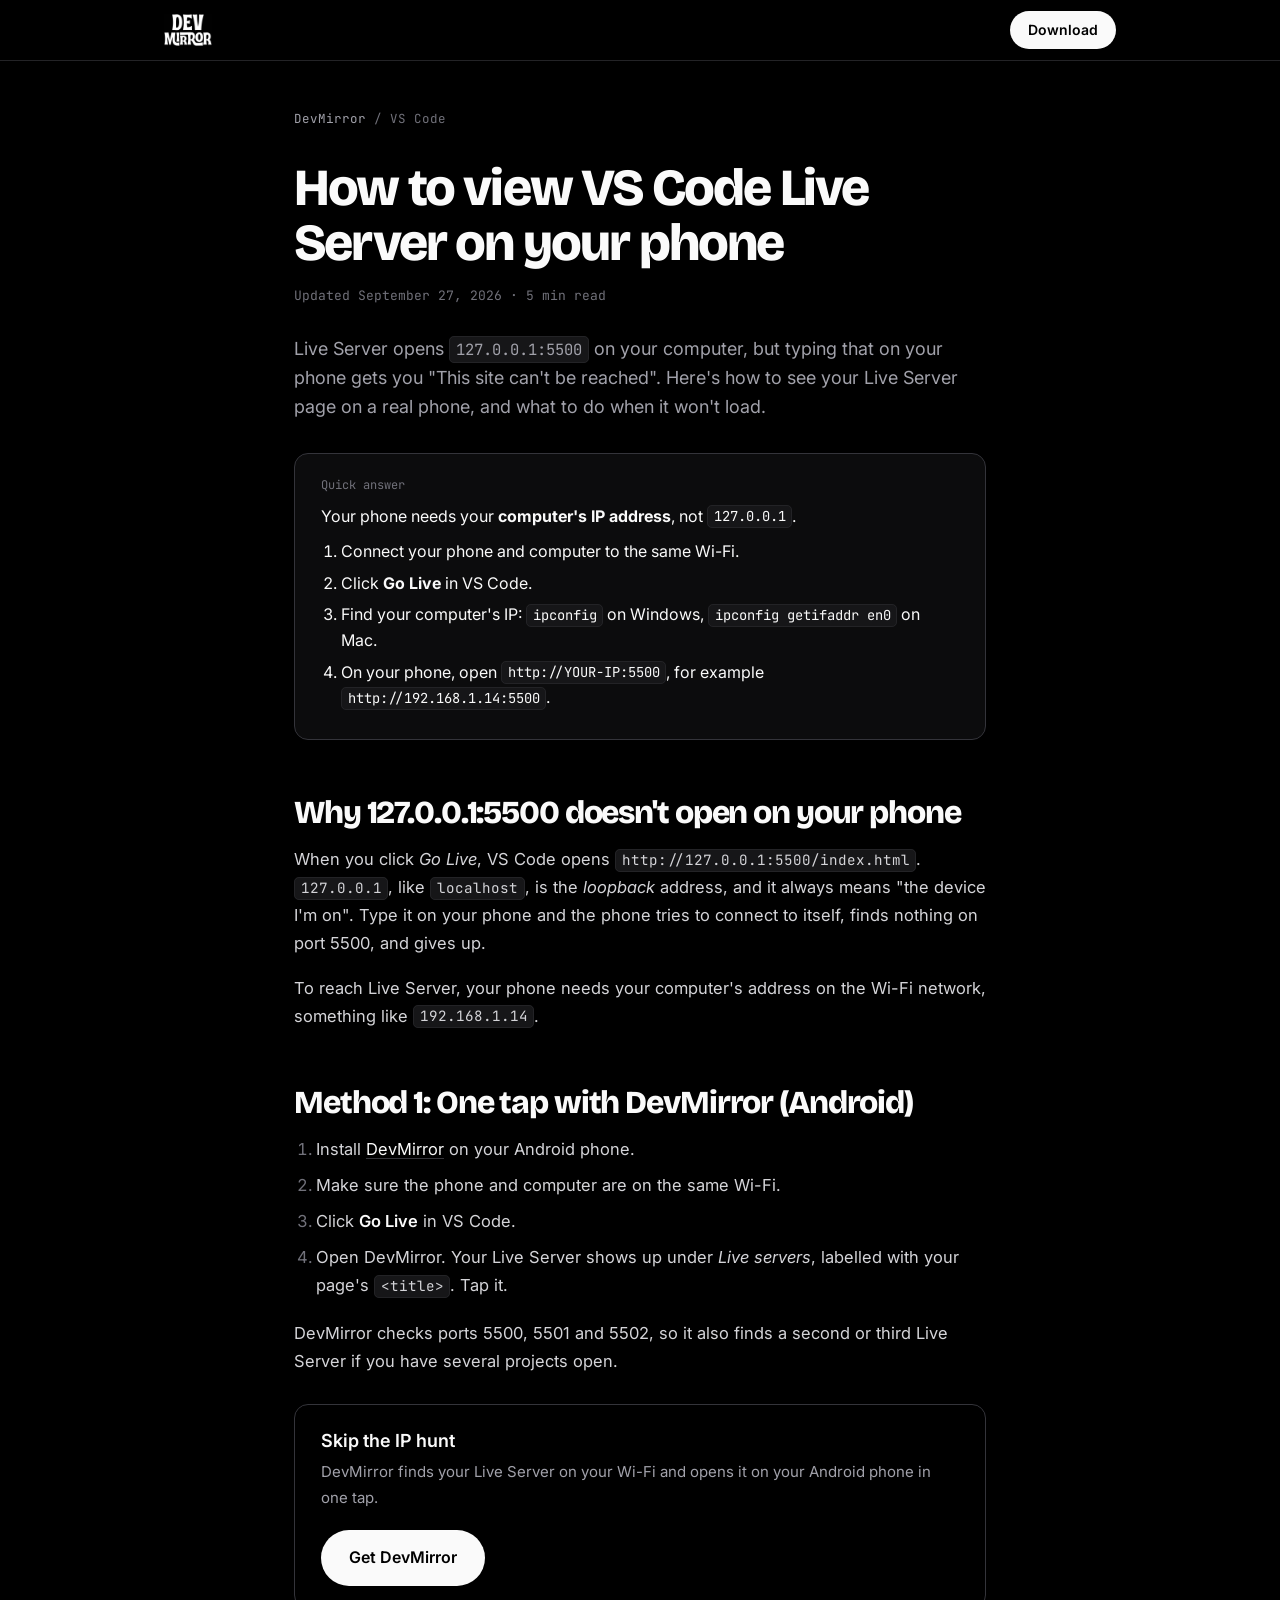
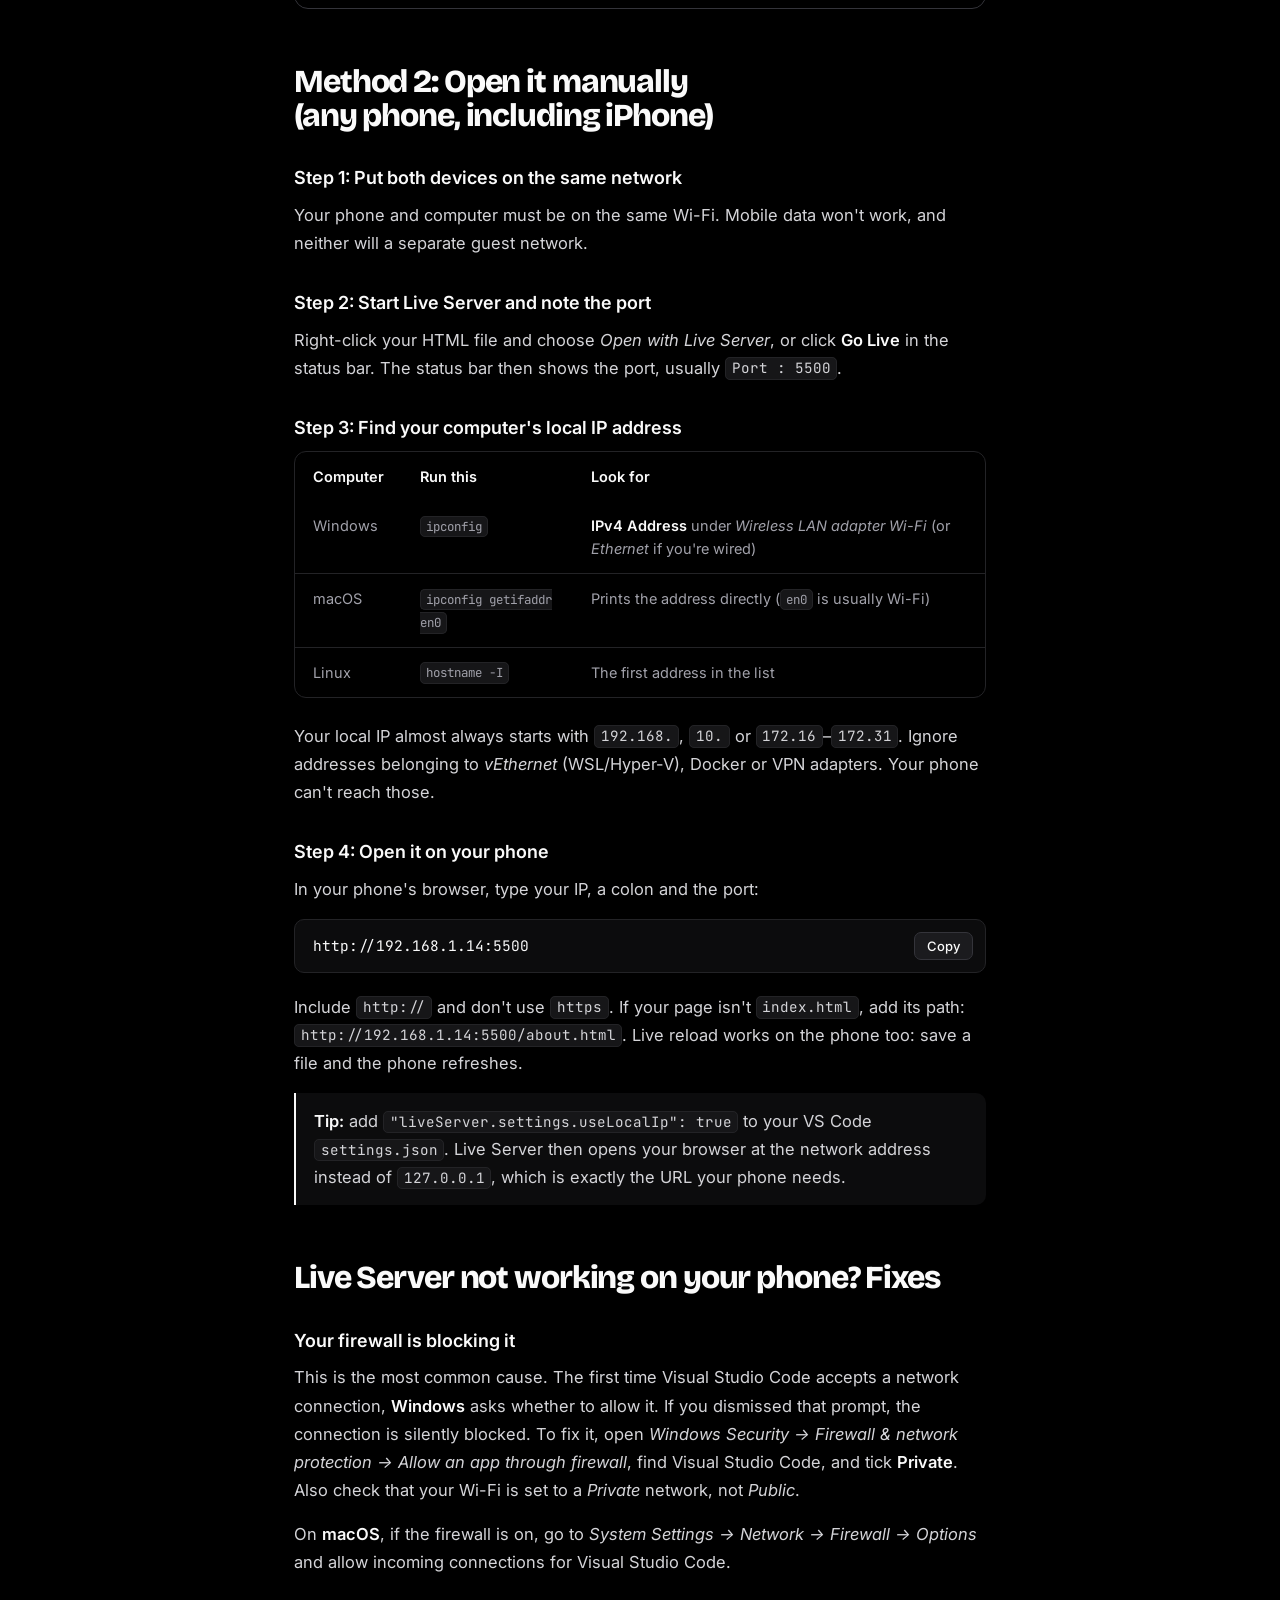
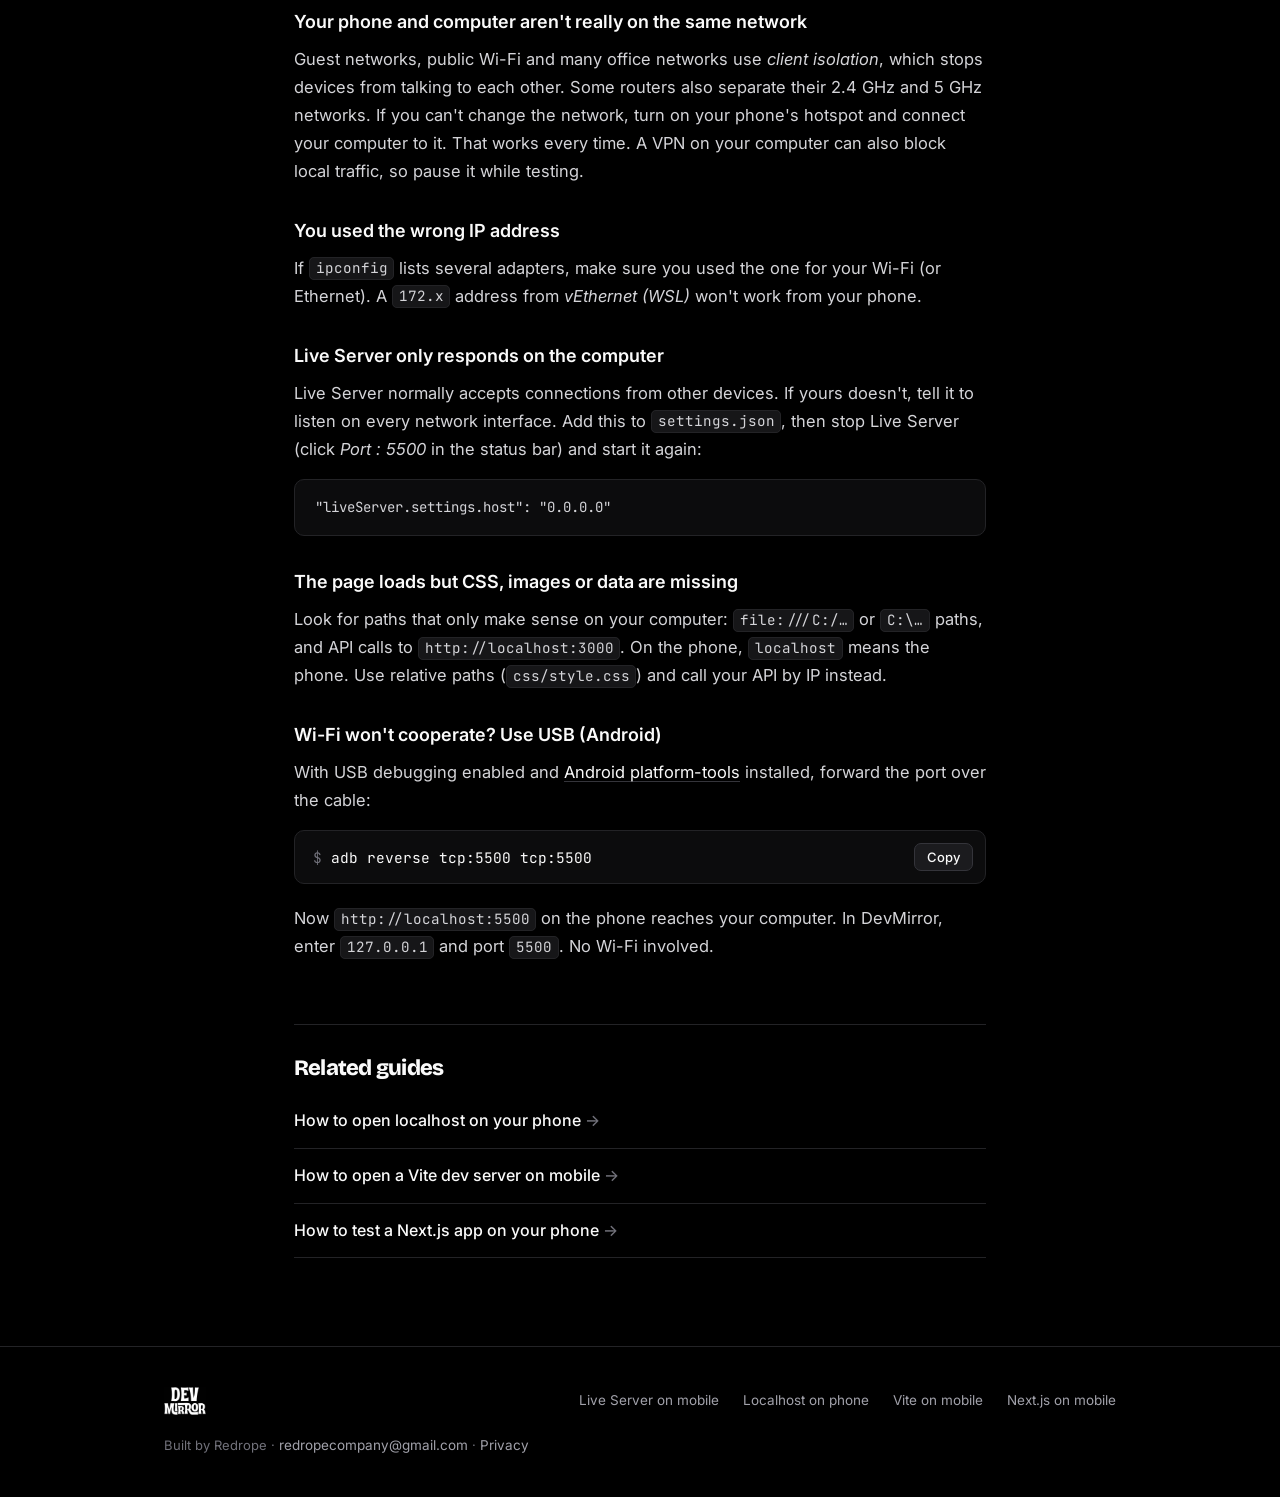
==== commit 25b119a1: "feat: add privacy policy page and update footer links across multiple pages" ====
--- a/website/live-server-on-mobile/index.html
+++ b/website/live-server-on-mobile/index.html
@@ -237,7 +237,7 @@
         <a href="../vite-on-mobile/">Vite on mobile</a>
         <a href="../nextjs-on-mobile/">Next.js on mobile</a>
       </nav>
-      <p class="footer-note">Built by Redrope &middot; <a href="mailto:redropecompany@gmail.com?subject=%5BDevMirror%5D%20Feedback">redropecompany@gmail.com</a></p>
+      <p class="footer-note">Built by Redrope &middot; <a href="mailto:redropecompany@gmail.com?subject=%5BDevMirror%5D%20Feedback">redropecompany@gmail.com</a> &middot; <a href="../privacy/">Privacy</a></p>
     </div>
   </footer>
 
--- a/website/styles.css
+++ b/website/styles.css
@@ -234,7 +234,7 @@
 
 .answer { border: 1px solid var(--line-hi); border-radius: 14px; background: var(--surface); padding: 22px 26px; margin-bottom: 48px; }
 .answer-label { font-family: var(--font-mono); font-size: 12px; color: var(--dim); margin-bottom: 8px; }
-.answer ol { margin: 10px 0 0 20px; }
+.answer ol, .answer ul { margin: 10px 0 0 20px; }
 .answer li { margin-bottom: 6px; }
 
 .prose h2 { font-size: clamp(26px, 3.2vw, 32px); margin: 56px 0 16px; scroll-margin-top: 80px; }
